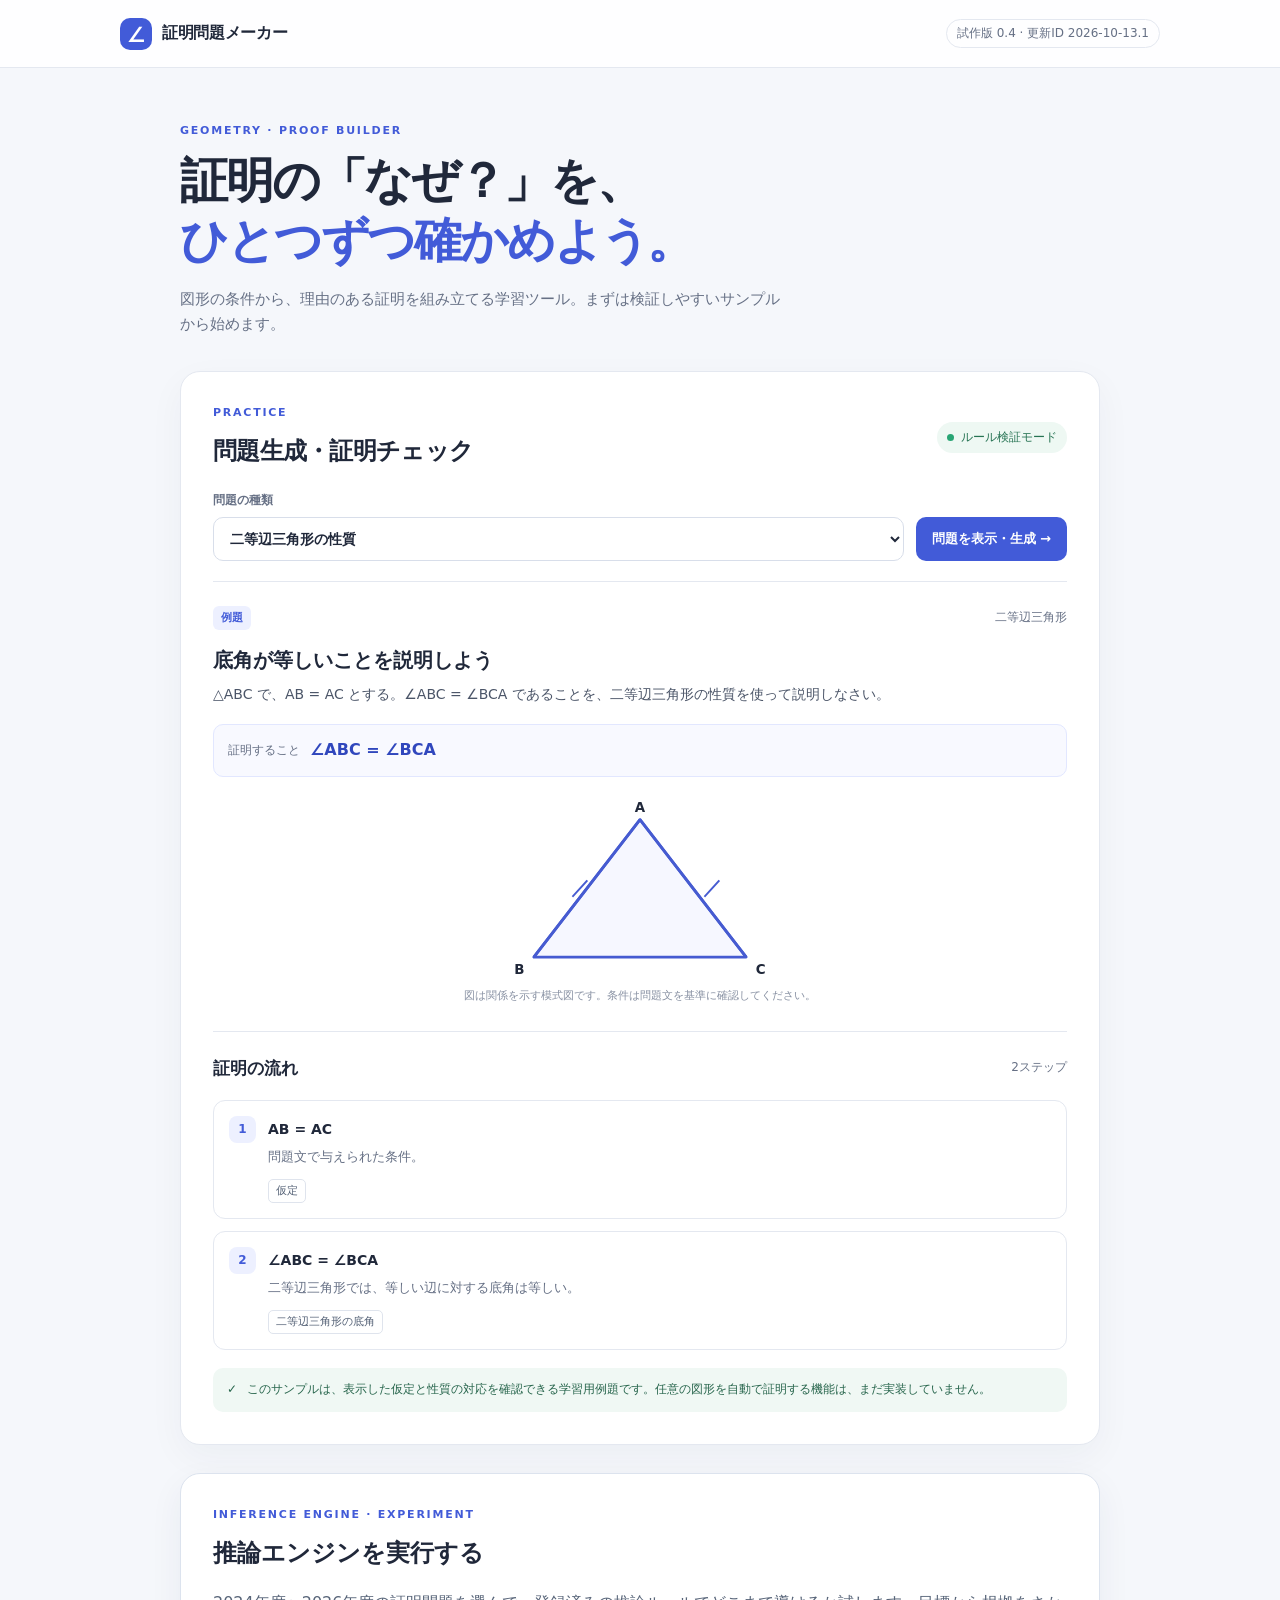
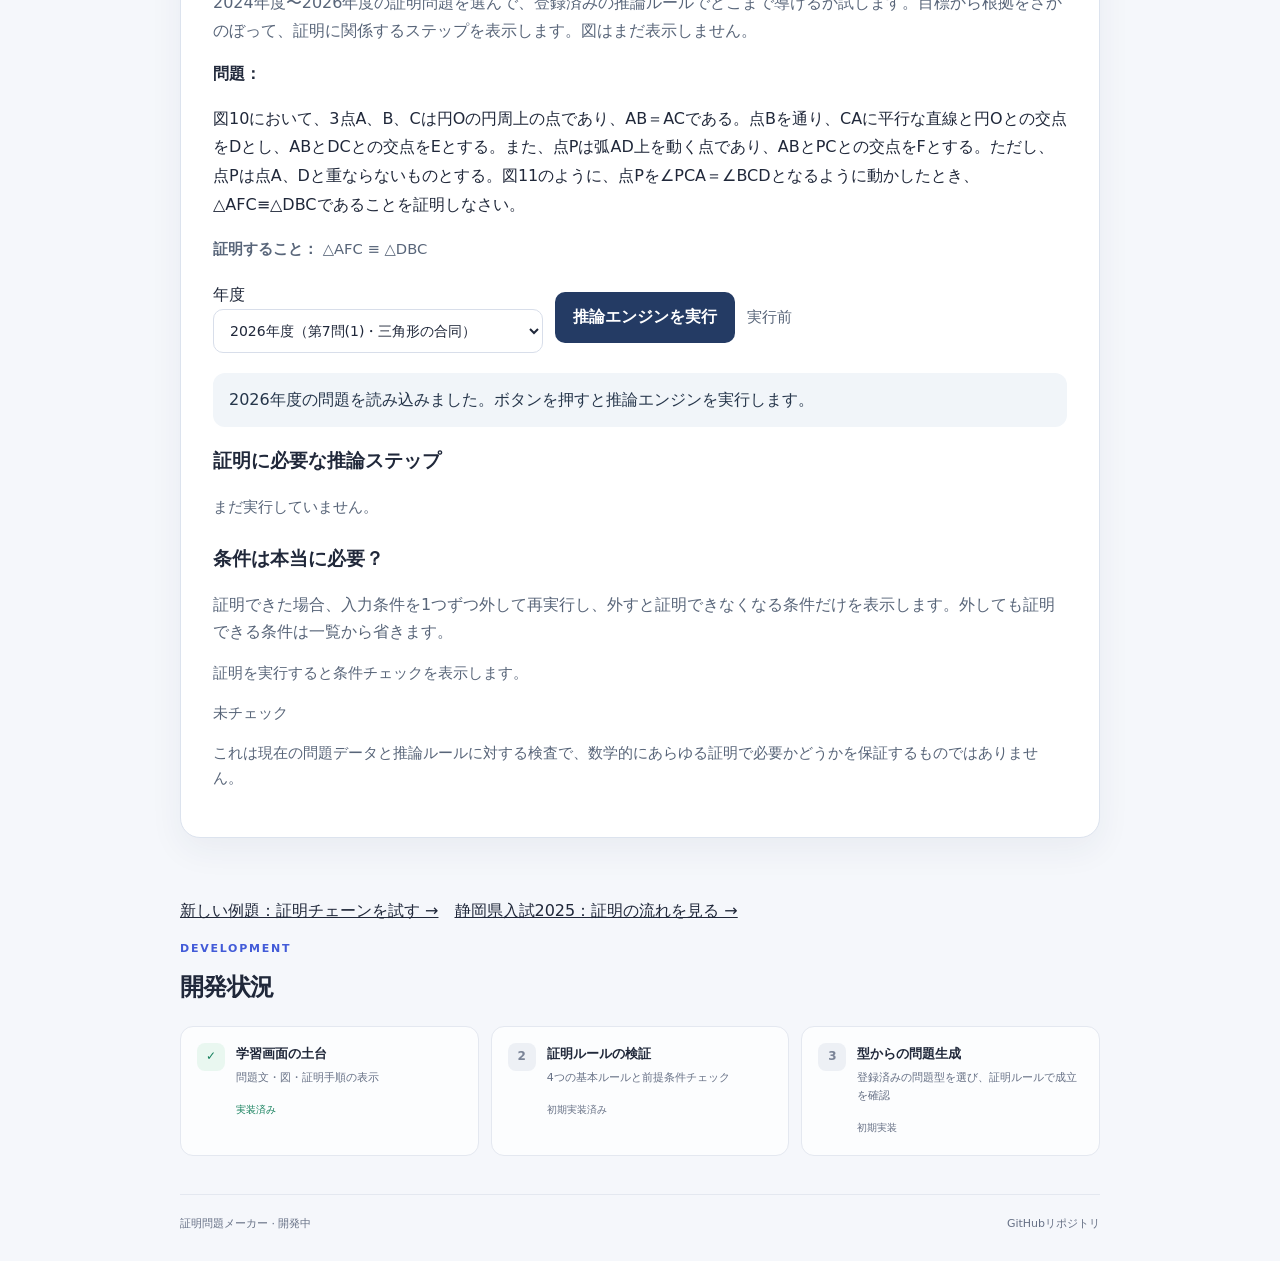
==== index.html @ 77681395 "Bust cache for 2023 proof engine fix" ====
<!doctype html>
<html lang="ja">
<head>
  <meta charset="utf-8">
  <meta name="viewport" content="width=device-width, initial-scale=1">
  <meta name="theme-color" content="#f5f7fb">
  <meta name="description" content="中学図形の証明を、根拠と手順を確認しながら学ぶための試作アプリ。">
  <title>証明問題メーカー</title>
  <link rel="stylesheet" href="./style.css">

  <style>
    .engine-lab { margin-top: 28px; padding: clamp(20px, 4vw, 32px); border: 1px solid #dce3ee; border-radius: 20px; background: #fff; box-shadow: 0 12px 34px rgba(35, 55, 85, .06); }
    .engine-lab h2 { margin: 0 0 8px; }
    .engine-intro { color: #586579; line-height: 1.7; }
    .engine-toolbar { display: flex; flex-wrap: wrap; align-items: center; gap: 12px; margin: 20px 0; }
    .engine-run-button { border: 0; border-radius: 10px; padding: 12px 18px; background: #243b64; color: #fff; font: inherit; font-weight: 700; cursor: pointer; }
    .engine-run-button:disabled { opacity: .6; cursor: wait; }
    .engine-status { margin: 16px 0; padding: 14px 16px; border-radius: 12px; background: #f1f5f9; color: #26364b; }
    .engine-status[data-state="success"] { background: #e9f8ef; color: #14532d; }
    .engine-status[data-state="failure"] { background: #fff1f0; color: #8a2525; }
    .engine-prompt { margin: 16px 0; line-height: 1.8; }
    .engine-meta { color: #586579; font-size: .92rem; }
    .engine-steps { display: grid; gap: 12px; padding: 0; list-style: none; counter-reset: engine-step; }
    .engine-step { display: grid; grid-template-columns: 38px minmax(0, 1fr); gap: 12px; padding: 16px; border: 1px solid #e1e7ef; border-radius: 12px; background: #fbfcfe; }
    .engine-step-number { display: grid; place-items: center; width: 32px; height: 32px; border-radius: 50%; background: #e8edf5; color: #243b64; font-weight: 700; }
    .engine-step h4 { margin: 2px 0 8px; overflow-wrap: anywhere; }
    .engine-step p { margin: 6px 0; line-height: 1.6; }
    .engine-premises { color: #586579; font-size: .9rem; overflow-wrap: anywhere; }
    .engine-explanation { color: #26364b; }
    .engine-notes { margin-top: 18px; padding: 12px 16px; border-left: 3px solid #a8b5c8; background: #f8fafc; color: #586579; font-size: .92rem; line-height: 1.7; }
    .engine-notes ul { padding-left: 20px; }
    .engine-condition-report { margin-top: 24px; }
    .engine-condition-report h3 { margin-bottom: 8px; }
    .engine-condition-list { display: grid; gap: 10px; padding: 0; list-style: none; }
    .engine-condition { padding: 13px 15px; border: 1px solid #e1e7ef; border-radius: 10px; background: #fbfcfe; }
    .engine-condition[data-state="required"] { border-left: 4px solid #b45309; }
    .engine-condition[data-state="optional"] { border-left: 4px solid #15803d; }
    .engine-condition strong { display: block; margin-bottom: 5px; }
    .engine-condition-detail { margin: 5px 0; color: #586579; font-size: .9rem; overflow-wrap: anywhere; }
    .engine-condition-source { color: #586579; font-size: .85rem; }
    @media (max-width: 560px) { .engine-step { grid-template-columns: 30px minmax(0, 1fr); gap: 8px; padding: 12px; } .engine-step-number { width: 28px; height: 28px; } }
  </style>
  <script src="./js/theorem-catalog.js?v=20261010-1" defer></script>
  <script src="./js/proof-rules.js?v=20261012-11" defer></script>
  <script src="./js/geometry-relations.js?v=20261010-1" defer></script>
  <script src="./js/problem-data-engine.js?v=20261013-1" defer></script>
  <script src="./js/problem-generator.js?v=20261010-7" defer></script>
  <script src="./js/app.js?v=20261010-7" defer></script>
</head>
<body>
  <header class="topbar">
    <a class="brand" href="./" aria-label="証明問題メーカー ホーム">
      <span class="brand-mark" aria-hidden="true">∠</span>
      <span>証明問題メーカー</span>
    </a>
    <span class="prototype-label" title="更新確認用ビルド番号">試作版 0.4 · 更新ID 2026-10-13.1</span>
  </header>

  <main class="page-shell">
    <section class="hero">
      <p class="eyebrow">GEOMETRY · PROOF BUILDER</p>
      <h1>証明の「なぜ？」を、<br><span>ひとつずつ確かめよう。</span></h1>
      <p class="hero-copy">図形の条件から、理由のある証明を組み立てる学習ツール。まずは検証しやすいサンプルから始めます。</p>
    </section>

    <section class="workspace" aria-labelledby="practice-title">
      <div class="workspace-heading">
        <div>
          <p class="section-kicker">PRACTICE</p>
          <h2 id="practice-title">問題生成・証明チェック</h2>
        </div>
        <span class="status-pill"><span class="status-dot"></span>ルール検証モード</span>
      </div>

      <div class="controls">
        <label for="sample-select">問題の種類
          <select id="sample-select">
            <option value="isosceles">二等辺三角形の性質</option>
            <option value="parallel">平行線と角</option>
            <option value="similarity">相似の条件</option>
            <option value="chain">推論をつなぐ証明</option>
            <option value="circle">円周角（直径）</option>
            <option value="random">自動生成（検証済みの型）</option>
          </select>
        </label>
        <button id="show-sample" class="primary-button" type="button">問題を表示・生成 <span aria-hidden="true">→</span></button>
      </div>

      <div id="problem-panel" class="problem-panel" aria-live="polite">
        <div class="problem-topline">
          <span class="problem-tag">例題</span>
          <span id="problem-topic" class="muted">二等辺三角形</span>
        </div>
        <h3 id="problem-title">底角が等しいことを説明しよう</h3>
        <p id="problem-text">△ABC で、AB = AC とする。∠ABC = ∠BCA であることを、二等辺三角形の性質を使って説明しなさい。</p>
        <div class="goal-box">
          <span class="goal-label">証明すること</span>
          <strong id="problem-goal">∠ABC = ∠BCA</strong>
        </div>
        <div class="diagram-wrap">
          <svg id="diagram" viewBox="0 0 320 170" role="img" aria-label="頂点Aを上にした二等辺三角形ABCの模式図">
            <path d="M160 22 L65 145 L255 145 Z" class="triangle-line"/>
            <path d="M160 22 L65 145" class="equal-side"/>
            <path d="M160 22 L255 145" class="equal-side"/>
            <text x="160" y="15" text-anchor="middle">A</text>
            <text x="52" y="160" text-anchor="middle">B</text>
            <text x="268" y="160" text-anchor="middle">C</text>
            <text x="98" y="89" class="side-mark">／</text>
            <text x="216" y="89" class="side-mark">／</text>
          </svg>
          <p class="diagram-caption">図は関係を示す模式図です。条件は問題文を基準に確認してください。</p>
        </div>
      </div>

      <section class="proof-section" aria-labelledby="proof-title">
        <div class="proof-heading">
          <h3 id="proof-title">証明の流れ</h3>
          <span id="step-count" class="step-count">2ステップ</span>
        </div>
        <ol id="proof-steps" class="proof-steps">
          <li><span class="step-number">1</span><div><strong>AB = AC</strong><p>問題文で与えられた条件。</p><span class="reason-chip">仮定</span></div></li>
          <li><span class="step-number">2</span><div><strong>∠ABC = ∠BCA</strong><p>二等辺三角形では、等しい辺に対する底角は等しい。</p><span class="reason-chip">二等辺三角形の底角</span></div></li>
        </ol>
        <p id="validation-note" class="validation-note"><span aria-hidden="true">✓</span> このサンプルは、表示した仮定と性質の対応を確認できる学習用例題です。任意の図形を自動で証明する機能は、まだ実装していません。</p>
      </section>
    </section>


    <section class="engine-lab" aria-labelledby="engine-lab-title">
      <p class="section-kicker">INFERENCE ENGINE · EXPERIMENT</p>
      <h2 id="engine-lab-title">推論エンジンを実行する</h2>
      <p class="engine-intro">2024年度〜2026年度の証明問題を選んで、登録済みの推論ルールでどこまで導けるか試します。目標から根拠をさかのぼって、証明に関係するステップを表示します。図はまだ表示しません。</p>
      <div class="engine-prompt">
        <strong>問題：</strong>
        <p id="engine-problem-text">問題を読み込んでいます…</p>
        <p class="engine-meta"><strong>証明すること：</strong> <span id="engine-goal">—</span></p>
      </div>
      <div class="engine-toolbar">
        <label for="engine-problem-select">年度
          <select id="engine-problem-select">
            <option value="2026" selected>2026年度（第7問(1)・三角形の合同）</option>
            <option value="2025">2025年度（第7問(1)・相似）</option>
            <option value="2024">2024年度（第7問(1)・PA＝PC）</option>
            <option value="2023">2023年度（第7問(1)・三角形の相似）</option>
          </select>
        </label>
        <button id="engine-run" class="engine-run-button" type="button">推論エンジンを実行</button>
        <span id="engine-summary" class="engine-meta" aria-live="polite">実行前</span>
      </div>
      <div id="engine-status" class="engine-status" role="status" aria-live="polite">問題データを読み込んでいます。</div>
      <section aria-labelledby="engine-steps-title">
        <h3 id="engine-steps-title">証明に必要な推論ステップ</h3>
        <ol id="engine-steps" class="engine-steps">
          <li class="engine-meta">まだ実行していません。</li>
        </ol>
      </section>
      <section class="engine-condition-report" aria-labelledby="engine-condition-title">
        <h3 id="engine-condition-title">条件は本当に必要？</h3>
        <p class="engine-intro">証明できた場合、入力条件を1つずつ外して再実行し、外すと証明できなくなる条件だけを表示します。外しても証明できる条件は一覧から省きます。</p>
        <p id="engine-condition-summary" class="engine-meta">証明を実行すると条件チェックを表示します。</p>
        <ol id="engine-condition-list" class="engine-condition-list">
          <li class="engine-meta">未チェック</li>
        </ol>
        <p id="engine-condition-caveat" class="engine-meta">これは現在の問題データと推論ルールに対する検査で、数学的にあらゆる証明で必要かどうかを保証するものではありません。</p>
      </section>
      <div id="engine-notes" class="engine-notes" hidden></div>
    </section>

    <section class="roadmap" aria-labelledby="roadmap-title"><p><a href="./chain-demo.html">新しい例題：証明チェーンを試す →</a>　<a href="./shizuoka-2025-proof.html">静岡県入試2025：証明の流れを見る →</a></p>
      <p class="section-kicker">DEVELOPMENT</p>
      <h2 id="roadmap-title">開発状況</h2>
      <div class="roadmap-grid">
        <article class="roadmap-card done"><span class="roadmap-icon">✓</span><div><h3>学習画面の土台</h3><p>問題文・図・証明手順の表示</p><span class="mini-status">実装済み</span></div></article>
        <article class="roadmap-card"><span class="roadmap-icon">2</span><div><h3>証明ルールの検証</h3><p>4つの基本ルールと前提条件チェック</p><span class="mini-status">初期実装済み</span></div></article>
        <article class="roadmap-card"><span class="roadmap-icon">3</span><div><h3>型からの問題生成</h3><p>登録済みの問題型を選び、証明ルールで成立を確認</p><span class="mini-status">初期実装</span></div></article>
      </div>
    </section>
    <footer><span>証明問題メーカー · 開発中</span><a href="https://github.com/syari3/proof">GitHubリポジトリ</a></footer>
  </main>

  <script>
    document.addEventListener("DOMContentLoaded", async () => {
      const runButton = document.getElementById("engine-run");
      const problemSelect = document.getElementById("engine-problem-select");
      const promptNode = document.getElementById("engine-problem-text");
      const goalNode = document.getElementById("engine-goal");
      const summaryNode = document.getElementById("engine-summary");
      const statusNode = document.getElementById("engine-status");
      const stepsNode = document.getElementById("engine-steps");
      const notesNode = document.getElementById("engine-notes");
      const conditionSummaryNode = document.getElementById("engine-condition-summary");
      const conditionListNode = document.getElementById("engine-condition-list");
      let problem = null;

      const readableFact = (fact) => String(fact || "")
        .replace(/^similar\(([^,()]+),([^,()]+)\)$/, "△$1 ∽ △$2")
        .replace(/angle\(([^()]*)\)/g, "∠$1")
        .replace(/side\(([^()]*)\)/g, "$1")
        .replace(/triangle\(([^()]*)\)/g, "△$1")
        .replace(/onCircle\(([^()]*)\)/g, "$1 は円周上")
        .replace(/sameRay\(([^,()]+),([^,()]+),([^,()]+)\)/g, "$2 と $3 は頂点 $1 から同じ向き")
        .replace(/=/g, " = ");

      // Trace dependencies backwards from the goal. A step is retained only
      // when the goal depends on it; given facts never become displayed steps.
      // If provenance is incomplete, resolve each premise against initial facts
      // and earlier conclusions rather than treating every unknown as a dependency.
      const getGoalRelevantSteps = (steps, goal, initialFacts) => {
        if (!goal || !Array.isArray(steps) || !steps.length) return steps || [];
        const given = new Set(Array.isArray(initialFacts) ? initialFacts : []);
        const byStepNumber = new Map(steps.map((step, index) => [step.index, index]));
        const needed = new Set();
        const resolvePremise = (fact, beforeIndex) => {
          if (!fact || given.has(fact)) return;
          for (let candidate = beforeIndex - 1; candidate >= 0; candidate--) {
            if (steps[candidate] && steps[candidate].conclusion === fact) {
              visitStep(candidate);
              return;
            }
          }
        };
        const visitStep = (index) => {
          if (index == null || needed.has(index) || !steps[index]) return;
          needed.add(index);
          const step = steps[index];
          const sources = Array.isArray(step.premiseSources) ? step.premiseSources : [];
          if (sources.length) {
            sources.forEach((source) => {
              if (!source || !source.fact) return;
              if (source.type === "step") {
                const sourceIndex = byStepNumber.get(source.index);
                if (sourceIndex != null) visitStep(sourceIndex);
                else resolvePremise(source.fact, index);
              } else if (source.type === "unknown") {
                resolvePremise(source.fact, index);
              }
              // "given" and other explicit non-step sources add no proof step.
            });
          } else {
            // Compatibility path for rules that do not record premise provenance.
            (Array.isArray(step.premises) ? step.premises : [])
              .forEach((fact) => resolvePremise(fact, index));
          }
        };
        let goalIndex = -1;
        for (let index = steps.length - 1; index >= 0; index--) {
          if (steps[index] && steps[index].conclusion === goal) {
            goalIndex = index;
            break;
          }
        }
        if (goalIndex === -1) return steps;
        visitStep(goalIndex);
        return steps.filter((step, index) => needed.has(index));
      };

      const setStatus = (message, state) => {
        statusNode.textContent = message;
        statusNode.dataset.state = state || "neutral";
      };

      const resetRunOutput = () => {
        summaryNode.textContent = "実行前";
        stepsNode.replaceChildren();
        const initialStep = document.createElement("li");
        initialStep.className = "engine-meta";
        initialStep.textContent = "まだ実行していません。";
        stepsNode.append(initialStep);
        notesNode.replaceChildren();
        notesNode.hidden = true;
        conditionListNode.replaceChildren();
        const initialCondition = document.createElement("li");
        initialCondition.className = "engine-meta";
        initialCondition.textContent = "未チェック";
        conditionListNode.append(initialCondition);
        conditionSummaryNode.textContent = "証明を実行すると条件チェックを表示します。";
      };

      const loadProblem = async () => {
        runButton.disabled = true;
        problem = null;
        resetRunOutput();
        setStatus("問題データを読み込んでいます。");
        const year = problemSelect.value;
        const path = year === "2023"
          ? "./data/problem-examples/shizuoka-2023-proof-7-1.json?v=20261013-1"
          : year === "2024"
            ? "./data/problem-examples/shizuoka-2024-proof-7-1.json"
            : year === "2026"
              ? "./data/problem-examples/shizuoka-2026-proof-7-1.json"
              : "./data/problem-examples/shizuoka-2025-proof-7-1.json";
        try {
          const response = await fetch(path);
          if (!response.ok) throw new Error("問題データを読み込めませんでした（HTTP " + response.status + "）。");
          const loadedProblem = await response.json();
          // Ignore a slower response if the user changed the year while loading.
          if (problemSelect.value !== year) return;
          problem = loadedProblem;
          promptNode.textContent = problem.prompt || "問題文がありません。";
          if (problem.goal && ["triangle-similarity", "triangle-congruence"].includes(problem.goal.type) && Array.isArray(problem.goal.triangles)) {
            const relation = problem.goal.type === "triangle-congruence" ? " ≡ " : " ∽ ";
            goalNode.textContent = "△" + problem.goal.triangles[0].join("") + relation + "△" + problem.goal.triangles[1].join("");
          } else if (problem.goal && problem.goal.type === "angle-equality" && Array.isArray(problem.goal.angles)) {
            goalNode.textContent = problem.goal.angles.map((angle) => "∠" + angle.join("")).join(" = ");
          } else if (problem.goal && problem.goal.type === "segment-equality" && Array.isArray(problem.goal.segments)) {
            goalNode.textContent = problem.goal.segments.map((segment) => segment.join("")).join(" = ");
          } else {
            goalNode.textContent = problem.title || "目標データを確認してください";
          }
          setStatus(year + "年度の問題を読み込みました。ボタンを押すと推論エンジンを実行します。");
          runButton.disabled = false;
        } catch (error) {
          if (problemSelect.value !== year) return;
          setStatus(error.message || "問題データの読み込みに失敗しました。", "failure");
          runButton.disabled = true;
        }
      };

      problemSelect.addEventListener("change", loadProblem);
      await loadProblem();

      runButton.addEventListener("click", () => {
        runButton.disabled = true;
        summaryNode.textContent = "実行中…";
        setStatus("推論エンジンを実行しています。");
        stepsNode.replaceChildren();
        notesNode.replaceChildren();
        notesNode.hidden = true;
        conditionListNode.replaceChildren();
        conditionSummaryNode.textContent = "条件をチェックしています…";
        try {
          if (!window.ProblemDataEngine || !window.ProofRules) {
            throw new Error("推論エンジンのスクリプトが読み込まれていません。");
          }
          const result = window.ProblemDataEngine.run(problem, window.ProofRules, 200, { analyzeConditions: false });
          const proof = result.proof;
          const allSteps = proof && Array.isArray(proof.steps) ? proof.steps : [];
          const succeeded = result.success === true;
          const steps = succeeded ? getGoalRelevantSteps(allSteps, result.converted && result.converted.goal, result.converted && result.converted.facts) : allSteps;
          setStatus(succeeded
            ? "証明できました！ 登録済みの推論ルールで目標を導出しました。"
            : "証明できませんでした。命題が偽とは限らず、現在の条件変換や推論ルールでは導出できないという意味です。",
            succeeded ? "success" : "failure");
          summaryNode.textContent = (succeeded ? "証明成功" : "証明未成立") + " · " + steps.length + " / " + allSteps.length + " ステップを表示";
          if (steps.length === 0) {
            const item = document.createElement("li");
            item.className = "engine-meta";
            item.textContent = "推論ステップはありませんでした。";
            stepsNode.append(item);
          }
          steps.forEach((step, index) => {
            const item = document.createElement("li");
            item.className = "engine-step";
            const number = document.createElement("span");
            number.className = "engine-step-number";
            number.textContent = String(step.index || index + 1);
            const body = document.createElement("div");
            const title = document.createElement("h4");
            title.textContent = readableFact(step.conclusion);
            const rule = document.createElement("p");
            rule.className = "engine-meta";
            rule.textContent = (step.ruleName || step.ruleId || "推論ルール") + (step.ruleId ? " · " + step.ruleId : "");
            body.append(title, rule);
            if (Array.isArray(step.premises) && step.premises.length) {
              const premises = document.createElement("p");
              premises.className = "engine-premises";
              premises.textContent = "根拠： " + step.premises.map(readableFact).join(" ／ ");
              body.append(premises);
            }
            if (step.explanation) {
              const explanation = document.createElement("p");
              explanation.className = "engine-explanation";
              explanation.textContent = step.explanation;
              body.append(explanation);
            }
            if (Array.isArray(step.premiseSources) && step.premiseSources.length) {
              const provenance = document.createElement("p");
              provenance.className = "engine-premises";
              provenance.textContent = "根拠の由来： " + step.premiseSources.map((source) => {
                const origin = source.type === "step" ? "ステップ " + source.index
                  : source.type === "given" ? "推論エンジンに渡した初期事実"
                  : source.type === "unknown" ? "由来不明"
                  : (source.type || "由来不明");
                return readableFact(source.fact) + " ← " + origin;
              }).join(" ／ ");
              body.append(provenance);
            }
            item.append(number, body);
            stepsNode.append(item);
          });

          const renderConditionAnalysis = (analysis) => {
            conditionListNode.replaceChildren();
            if (analysis && Array.isArray(analysis.candidates)) {
              const requiredCandidates = analysis.candidates.filter((entry) => entry.status === "required-by-current-proof");
              const optional = analysis.candidates.length - requiredCandidates.length;
              conditionSummaryNode.textContent = "入力条件を " + analysis.testedCount + " 項目検査し、外すと証明できなくなる " + requiredCandidates.length + " 項目だけを表示しています（" + optional + " 項目は非表示）。";
              if (!requiredCandidates.length) {
                const empty = document.createElement("li");
                empty.className = "engine-meta";
                empty.textContent = "外すと証明できなくなる入力条件はありませんでした。";
                conditionListNode.append(empty);
              }
              requiredCandidates.forEach((entry) => {
                const item = document.createElement("li");
                item.className = "engine-condition";
                item.dataset.state = "required";
                const heading = document.createElement("strong");
                heading.textContent = "この条件を外すと証明できない";
                const detail = document.createElement("p");
                detail.className = "engine-condition-detail";
                detail.textContent = entry.type + " · " + JSON.stringify(entry.item);
                const source = document.createElement("p");
                source.className = "engine-condition-source";
                source.textContent = entry.source + " の " + (entry.index + 1) + " 番目：" + entry.reason;
                item.append(heading, detail, source);
                conditionListNode.append(item);
              });
            } else {
              conditionSummaryNode.textContent = "証明が成立した場合にのみ条件チェックを行います。";
              const empty = document.createElement("li");
              empty.className = "engine-meta";
              empty.textContent = "条件チェックはありません。";
              conditionListNode.append(empty);
            }
          };
          if (result.conditionAnalysis) {
            renderConditionAnalysis(result.conditionAnalysis);
          } else if (succeeded) {
            conditionSummaryNode.textContent = "証明結果を先に表示しました。条件の必要性チェックは必要なときに実行できます。";
            const item = document.createElement("li");
            item.className = "engine-meta";
            item.textContent = "条件チェックは入力条件を1つずつ外して証明を再実行するため、時間がかかる場合があります。";
            const checkButton = document.createElement("button");
            checkButton.type = "button";
            checkButton.textContent = "入力条件の必要性をチェック";
            checkButton.addEventListener("click", () => {
              checkButton.disabled = true;
              checkButton.textContent = "条件をチェックしています…";
              conditionSummaryNode.textContent = "条件の必要性をチェックしています…";
              setTimeout(() => {
                try {
                  const analysis = window.ProblemDataEngine.analyzeConditionNecessity(problem, window.ProofRules);
                  renderConditionAnalysis(analysis);
                } catch (analysisError) {
                  conditionSummaryNode.textContent = "証明は表示できましたが、条件チェックに失敗しました。";
                  const errorItem = document.createElement("li");
                  errorItem.className = "engine-meta";
                  errorItem.textContent = analysisError.message || "条件チェック中にエラーが発生しました。";
                  conditionListNode.replaceChildren(errorItem);
                }
              }, 0);
            });
            item.append(document.createElement("br"), checkButton);
            conditionListNode.append(item);
          } else {
            renderConditionAnalysis(null);
          }
          const notes = [];
          if (result.warning) notes.push(result.warning);
          if (result.converted && Array.isArray(result.converted.unsupported) && result.converted.unsupported.length) {
            const heading = document.createElement("strong");
            heading.textContent = "未対応・注意事項（" + result.converted.unsupported.length + "件）";
            notesNode.append(heading);
            const list = document.createElement("ul");
            result.converted.unsupported.forEach((entry) => {
              const item = document.createElement("li");
              item.textContent = [entry.location, entry.type, entry.reason].filter(Boolean).join("：");
              list.append(item);
            });
            notesNode.append(list);
          }
          if (notes.length) {
            const paragraph = document.createElement("p");
            paragraph.textContent = notes.join(" ");
            notesNode.prepend(paragraph);
          }
          notesNode.hidden = notesNode.childNodes.length === 0;
        } catch (error) {
          setStatus("実行中にエラーが発生しました：" + (error.message || String(error)), "failure");
          summaryNode.textContent = "実行エラー";
        } finally {
          runButton.disabled = false;
        }
      });
    });
  </script>
</body>
</html>
---- style.css ----
:root {
  color-scheme: light;
  --ink: #20283a;
  --muted: #667085;
  --line: #e4e8f0;
  --paper: #ffffff;
  --canvas: #f5f7fb;
  --blue: #425bd8;
  --blue-dark: #3047bd;
  --soft-blue: #edf0ff;
  --green: #16805d;
  font-family: Inter, ui-sans-serif, system-ui, -apple-system, BlinkMacSystemFont, "Segoe UI", "Noto Sans JP", sans-serif;
}
* { box-sizing: border-box; }
body { margin: 0; background: var(--canvas); color: var(--ink); line-height: 1.65; }
a { color: inherit; }
.topbar { height: 68px; display: flex; align-items: center; justify-content: space-between; padding: 0 max(22px, calc((100% - 1040px) / 2)); background: rgba(255,255,255,.9); border-bottom: 1px solid var(--line); }
.brand { display: inline-flex; align-items: center; gap: 10px; text-decoration: none; font-weight: 760; letter-spacing: -.02em; }
.brand-mark { display: grid; place-items: center; width: 32px; height: 32px; border-radius: 10px; background: var(--blue); color: white; font-size: 21px; }
.prototype-label { border: 1px solid var(--line); color: var(--muted); border-radius: 99px; padding: 4px 10px; font-size: 12px; }
.page-shell { width: min(100% - 36px, 920px); margin: 0 auto; }
.hero { padding: 54px 0 34px; }
.eyebrow, .section-kicker { margin: 0 0 10px; color: var(--blue); font-size: 11px; font-weight: 800; letter-spacing: .16em; }
h1 { margin: 0; font-size: clamp(32px, 5vw, 48px); line-height: 1.25; letter-spacing: -.045em; }
h1 span { color: var(--blue); }
.hero-copy { max-width: 610px; margin: 17px 0 0; color: var(--muted); font-size: 15px; }
.workspace { background: var(--paper); border: 1px solid var(--line); border-radius: 20px; box-shadow: 0 12px 36px rgba(30, 42, 75, .045); padding: clamp(18px, 4vw, 32px); }
.workspace-heading, .proof-heading, .problem-topline { display: flex; justify-content: space-between; align-items: center; gap: 14px; }
.workspace-heading h2, .roadmap h2 { margin: 0; font-size: 24px; letter-spacing: -.03em; }
.status-pill { display: inline-flex; align-items: center; gap: 7px; padding: 6px 10px; border-radius: 99px; background: #eef8f3; color: #267353; font-size: 12px; white-space: nowrap; }
.status-dot { width: 7px; height: 7px; border-radius: 50%; background: #28a574; }
.controls { display: flex; align-items: end; gap: 12px; padding: 20px 0; border-bottom: 1px solid var(--line); }
.controls label { display: grid; gap: 6px; flex: 1; color: var(--muted); font-size: 12px; font-weight: 650; }
select { width: 100%; min-height: 44px; border: 1px solid #d8deea; border-radius: 10px; padding: 0 12px; background: white; color: var(--ink); font: inherit; font-size: 14px; }
button { font: inherit; cursor: pointer; }
.primary-button { min-height: 44px; border: 0; border-radius: 10px; padding: 0 16px; background: var(--blue); color: white; font-size: 13px; font-weight: 750; white-space: nowrap; transition: background .15s, transform .15s; }
.primary-button:hover { background: var(--blue-dark); }
.primary-button:active { transform: translateY(1px); }
.primary-button:focus-visible, select:focus-visible, a:focus-visible { outline: 3px solid #aab5ff; outline-offset: 3px; }
.problem-panel { padding: 24px 0 10px; }
.problem-tag { border-radius: 6px; background: var(--soft-blue); color: var(--blue); padding: 3px 8px; font-size: 11px; font-weight: 750; }
.muted { color: var(--muted); font-size: 12px; }
.problem-panel h3 { margin: 14px 0 6px; font-size: 20px; }
.problem-panel > p { margin: 0; color: #4b5568; font-size: 14px; }
.goal-box { display: flex; flex-wrap: wrap; align-items: center; gap: 10px; margin-top: 18px; padding: 12px 14px; border: 1px solid #e2e7ff; border-radius: 10px; background: #f8f9ff; }
.goal-label { color: var(--muted); font-size: 12px; }
.goal-box strong { color: var(--blue-dark); font-size: 16px; }
.diagram-wrap { margin: 18px auto 0; max-width: 420px; text-align: center; }
.diagram-wrap svg { display: block; width: 100%; max-height: 190px; overflow: visible; }
.triangle-line { fill: #f6f7ff; stroke: #465bd1; stroke-width: 2.5; stroke-linejoin: round; }
.equal-side { fill: none; stroke: #465bd1; stroke-width: 2.5; }
.circle-line { fill: #f8f9ff; stroke: #465bd1; stroke-width: 2.5; }
.center-dot { fill: #465bd1; stroke: none; }
.diagram-wrap text { fill: var(--ink); font-size: 12px; font-weight: 700; }
.diagram-wrap .side-mark { fill: #465bd1; font-size: 17px; }
.diagram-caption { margin: 2px 0 0; color: #8790a2; font-size: 11px; }
.proof-section { margin-top: 16px; padding-top: 22px; border-top: 1px solid var(--line); }
.proof-heading h3 { margin: 0; font-size: 17px; }
.step-count { color: var(--muted); font-size: 12px; }
.proof-steps { list-style: none; padding: 0; margin: 18px 0; display: grid; gap: 12px; }
.proof-steps li { display: flex; align-items: flex-start; gap: 12px; padding: 15px; border: 1px solid var(--line); border-radius: 12px; }
.step-number { display: grid; place-items: center; flex: 0 0 27px; height: 27px; border-radius: 8px; background: var(--soft-blue); color: var(--blue); font-size: 12px; font-weight: 800; }
.proof-steps strong { font-size: 14px; }
.proof-steps p { margin: 4px 0 8px; color: var(--muted); font-size: 13px; }
.reason-chip { display: inline-block; border: 1px solid #dfe4ed; border-radius: 5px; padding: 2px 7px; color: #536075; font-size: 11px; }
.validation-note { margin: 0; padding: 12px 14px; border-radius: 10px; background: #f0f8f4; color: #28664d; font-size: 12px; }
.validation-note span { margin-right: 6px; font-weight: 900; }
.roadmap { padding: 44px 0 38px; }
.roadmap h2 { margin-bottom: 18px; }
.roadmap-grid { display: grid; grid-template-columns: repeat(3, 1fr); gap: 12px; }
.roadmap-card { display: flex; align-items: flex-start; gap: 11px; padding: 16px; border: 1px solid var(--line); border-radius: 13px; background: rgba(255,255,255,.75); }
.roadmap-icon { display: grid; place-items: center; flex: 0 0 28px; height: 28px; border-radius: 8px; background: #edf0f5; color: #7b8497; font-size: 12px; font-weight: 800; }
.roadmap-card.done .roadmap-icon { background: #e9f7f0; color: var(--green); }
.roadmap-card h3 { margin: 0; font-size: 13px; }
.roadmap-card p { margin: 5px 0 8px; color: var(--muted); font-size: 11px; line-height: 1.6; }
.mini-status { color: var(--muted); font-size: 10px; }
.roadmap-card.done .mini-status { color: var(--green); }
footer { display: flex; justify-content: space-between; gap: 16px; padding: 20px 0 28px; border-top: 1px solid var(--line); color: var(--muted); font-size: 11px; }
footer a { text-decoration: none; }
footer a:hover { text-decoration: underline; }
@media (max-width: 620px) {
  .topbar { height: 60px; padding: 0 18px; }
  .page-shell { width: min(100% - 24px, 920px); }
  .hero { padding: 36px 0 25px; }
  .hero-copy { font-size: 14px; }
  .workspace { border-radius: 15px; }
  .workspace-heading { align-items: flex-start; }
  .workspace-heading h2 { font-size: 21px; }
  .controls { align-items: stretch; flex-direction: column; }
  .primary-button { width: 100%; }
  .roadmap-grid { grid-template-columns: 1fr; }
  .roadmap-card { padding: 13px; }
}
@media (prefers-reduced-motion: reduce) { *, *::before, *::after { transition-duration: .01ms !important; scroll-behavior: auto !important; } }

/* Real-exam proof walkthrough */
.section-intro { margin: 8px 0 0; color: var(--muted); font-size: 13px; }
.exam-note { margin-top: 16px; padding: 12px 14px; border-radius: 10px; background: #f7f8fc; color: #626d81; font-size: 12px; }
.proof-step-content { min-width: 0; flex: 1; }
.proof-step-content details { margin-top: 10px; color: var(--muted); font-size: 12px; }
.proof-step-content summary { cursor: pointer; color: var(--blue-dark); font-weight: 700; }
.premise-list { margin: 8px 0 0; padding-left: 20px; }
.premise-list li { display: list-item; border: 0; padding: 3px 0; }
.validation-warning { background: #fff5e8; color: #8a4b10; }

.proof-outline { list-style: none; padding: 0; margin: 18px 0 22px; display: grid; gap: 12px; }
.proof-outline li { display: flex; align-items: flex-start; gap: 12px; padding: 15px; border: 1px solid var(--line); border-radius: 12px; background: #fff; }
.proof-outline strong { font-size: 14px; }
.proof-outline p { margin: 4px 0 0; color: var(--muted); font-size: 13px; }
.trace-details { border-top: 1px solid var(--line); padding-top: 16px; }
.trace-details > summary { cursor: pointer; color: var(--blue-dark); font-weight: 750; }
.trace-details .section-intro { margin-bottom: 12px; }
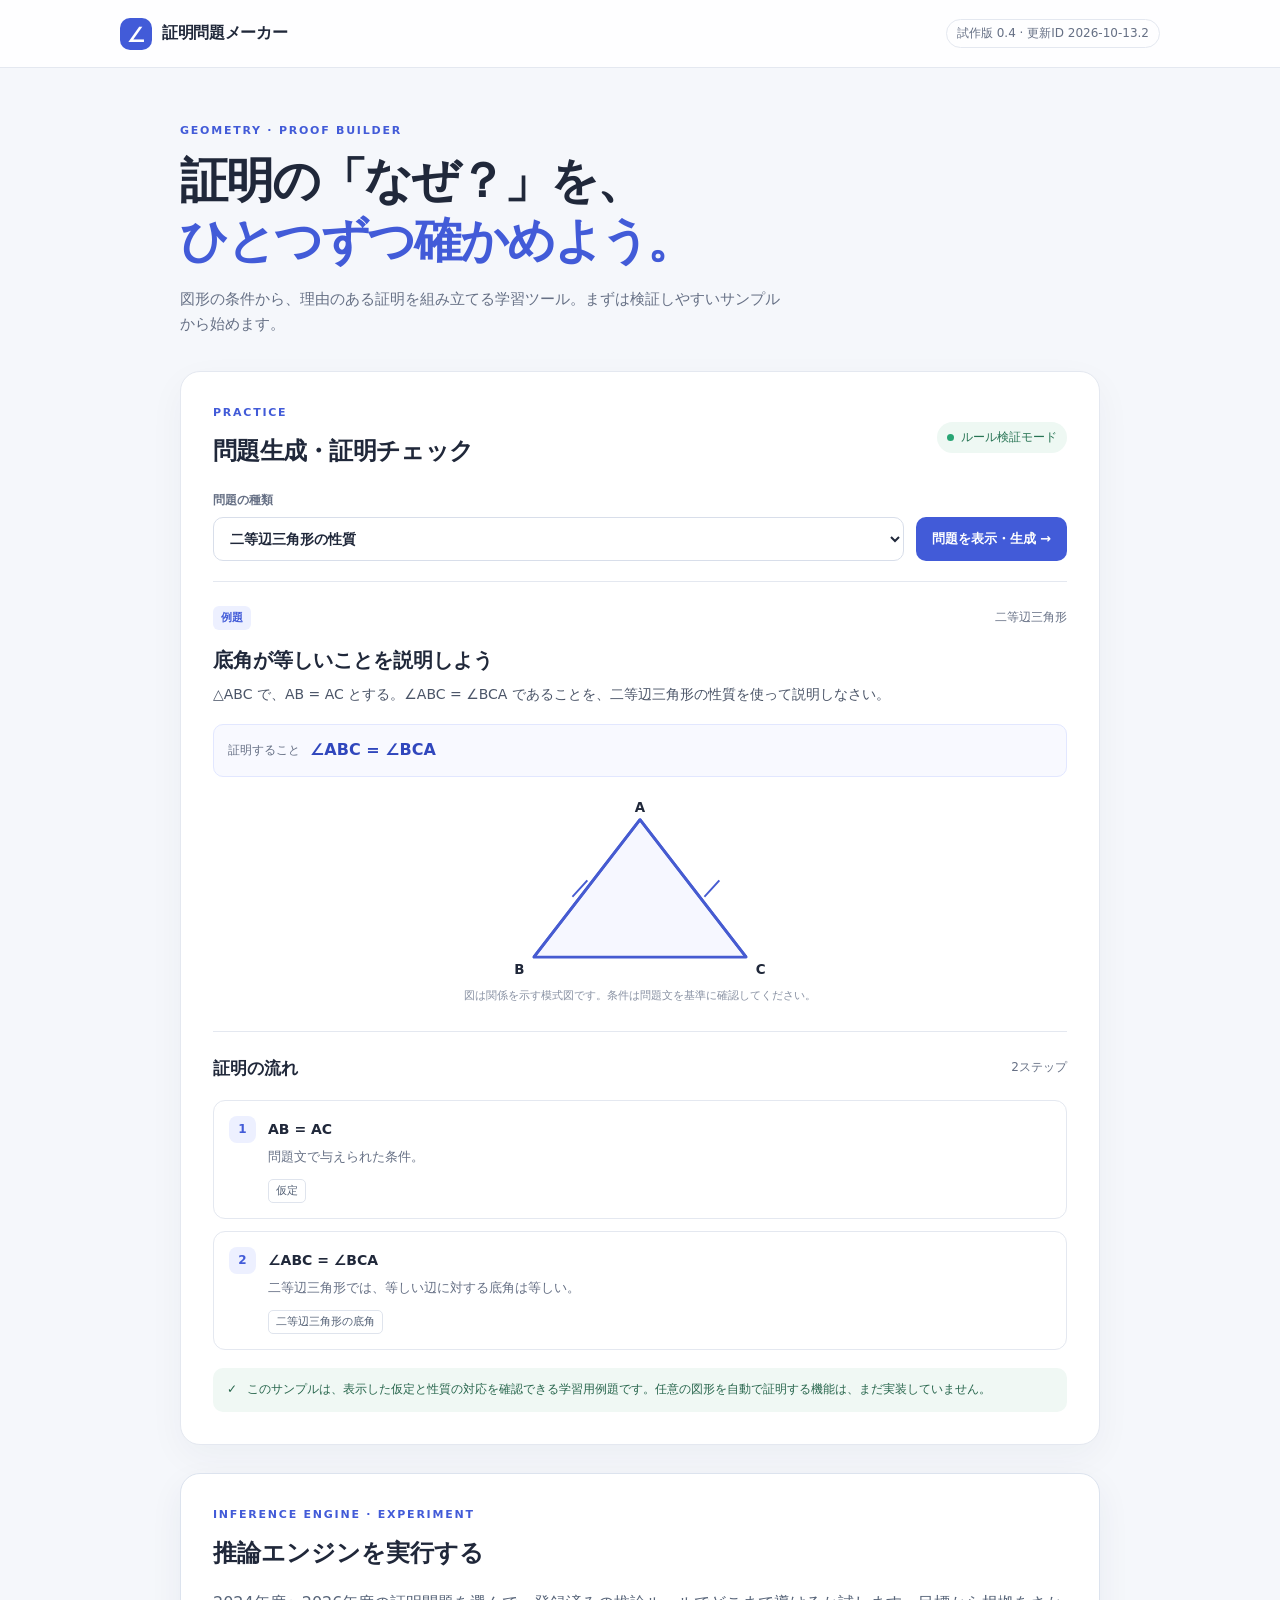
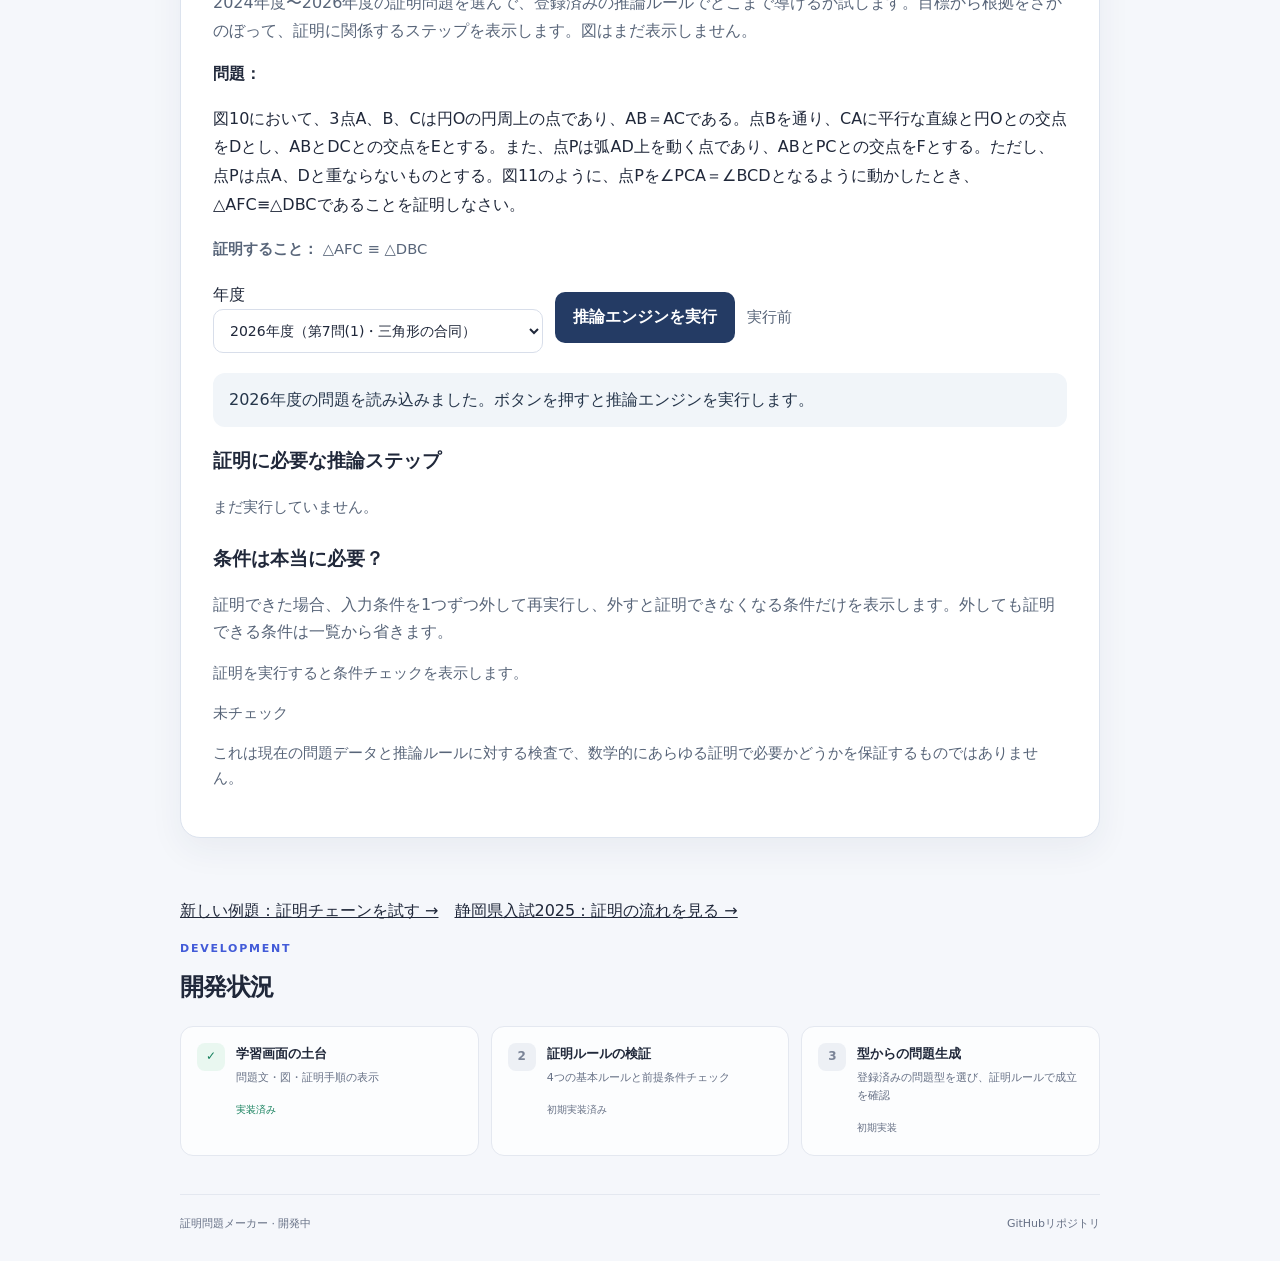
==== commit 91a1679e: "Refresh 2023 proof data cache and update ID" ====
--- a/index.html
+++ b/index.html
@@ -43,7 +43,7 @@
   <script src="./js/theorem-catalog.js?v=20261010-1" defer></script>
   <script src="./js/proof-rules.js?v=20261012-11" defer></script>
   <script src="./js/geometry-relations.js?v=20261010-1" defer></script>
-  <script src="./js/problem-data-engine.js?v=20261013-1" defer></script>
+  <script src="./js/problem-data-engine.js?v=20261013-2" defer></script>
   <script src="./js/problem-generator.js?v=20261010-7" defer></script>
   <script src="./js/app.js?v=20261010-7" defer></script>
 </head>
@@ -53,7 +53,7 @@
       <span class="brand-mark" aria-hidden="true">∠</span>
       <span>証明問題メーカー</span>
     </a>
-    <span class="prototype-label" title="更新確認用ビルド番号">試作版 0.4 · 更新ID 2026-10-13.1</span>
+    <span class="prototype-label" title="更新確認用ビルド番号">試作版 0.4 · 更新ID 2026-10-13.2</span>
   </header>
 
   <main class="page-shell">
@@ -283,7 +283,7 @@
         setStatus("問題データを読み込んでいます。");
         const year = problemSelect.value;
         const path = year === "2023"
-          ? "./data/problem-examples/shizuoka-2023-proof-7-1.json?v=20261013-1"
+          ? "./data/problem-examples/shizuoka-2023-proof-7-1.json?v=20261013-2"
           : year === "2024"
             ? "./data/problem-examples/shizuoka-2024-proof-7-1.json"
             : year === "2026"
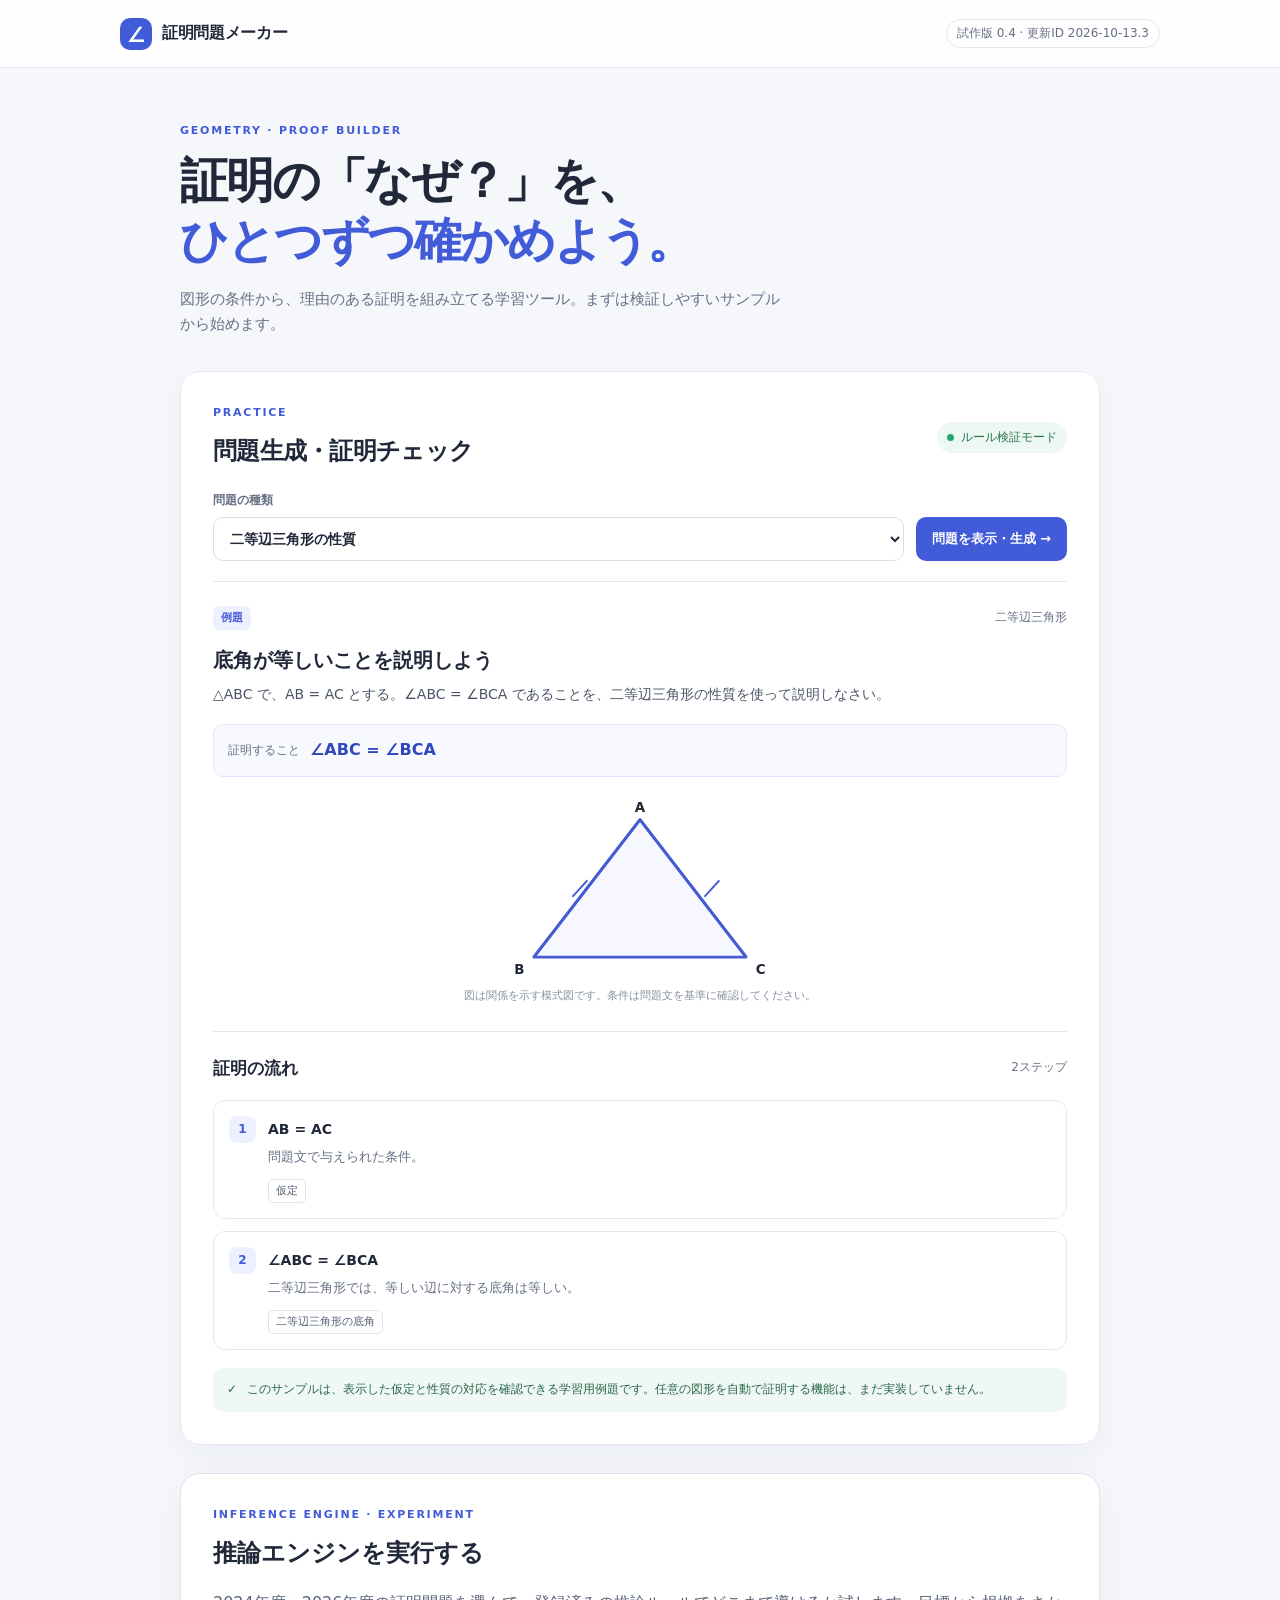
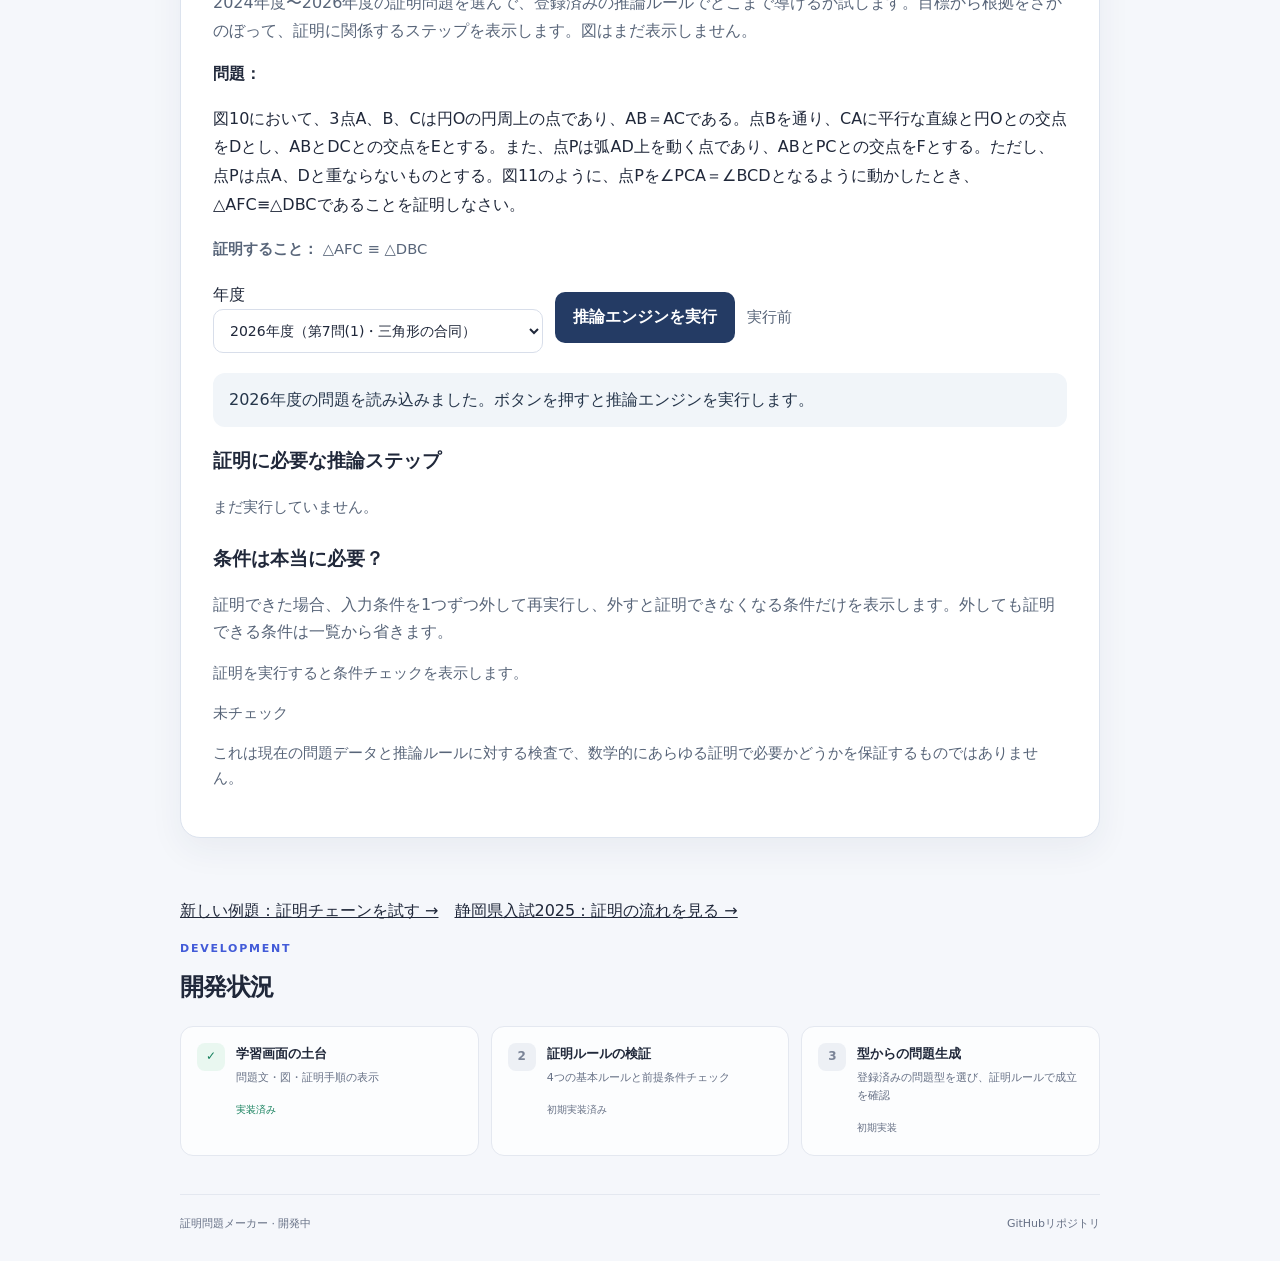
==== commit 3cd85246: "Bump cache version for geometry inference update" ====
--- a/index.html
+++ b/index.html
@@ -43,7 +43,7 @@
   <script src="./js/theorem-catalog.js?v=20261010-1" defer></script>
   <script src="./js/proof-rules.js?v=20261012-11" defer></script>
   <script src="./js/geometry-relations.js?v=20261010-1" defer></script>
-  <script src="./js/problem-data-engine.js?v=20261013-2" defer></script>
+  <script src="./js/problem-data-engine.js?v=20261013-3" defer></script>
   <script src="./js/problem-generator.js?v=20261010-7" defer></script>
   <script src="./js/app.js?v=20261010-7" defer></script>
 </head>
@@ -53,7 +53,7 @@
       <span class="brand-mark" aria-hidden="true">∠</span>
       <span>証明問題メーカー</span>
     </a>
-    <span class="prototype-label" title="更新確認用ビルド番号">試作版 0.4 · 更新ID 2026-10-13.2</span>
+    <span class="prototype-label" title="更新確認用ビルド番号">試作版 0.4 · 更新ID 2026-10-13.3</span>
   </header>
 
   <main class="page-shell">
@@ -283,7 +283,7 @@
         setStatus("問題データを読み込んでいます。");
         const year = problemSelect.value;
         const path = year === "2023"
-          ? "./data/problem-examples/shizuoka-2023-proof-7-1.json?v=20261013-2"
+          ? "./data/problem-examples/shizuoka-2023-proof-7-1.json?v=20261013-3"
           : year === "2024"
             ? "./data/problem-examples/shizuoka-2024-proof-7-1.json"
             : year === "2026"
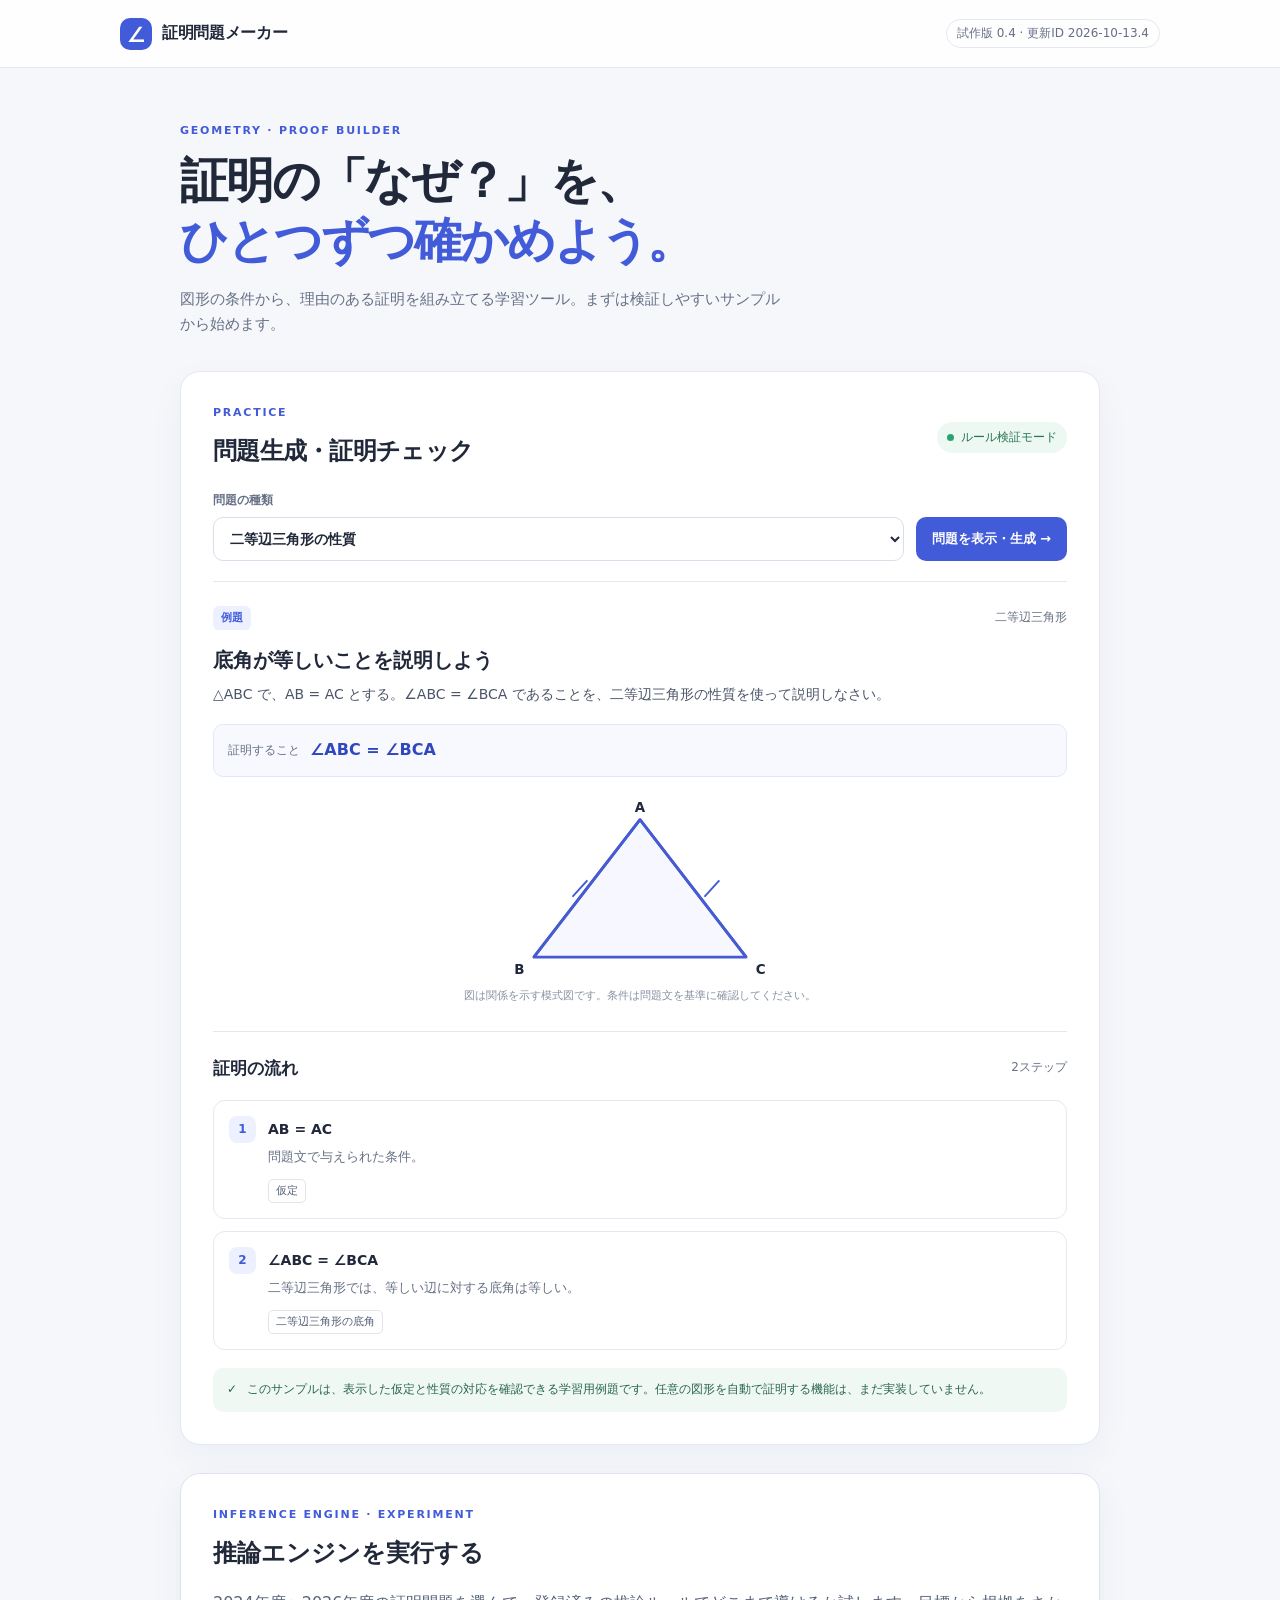
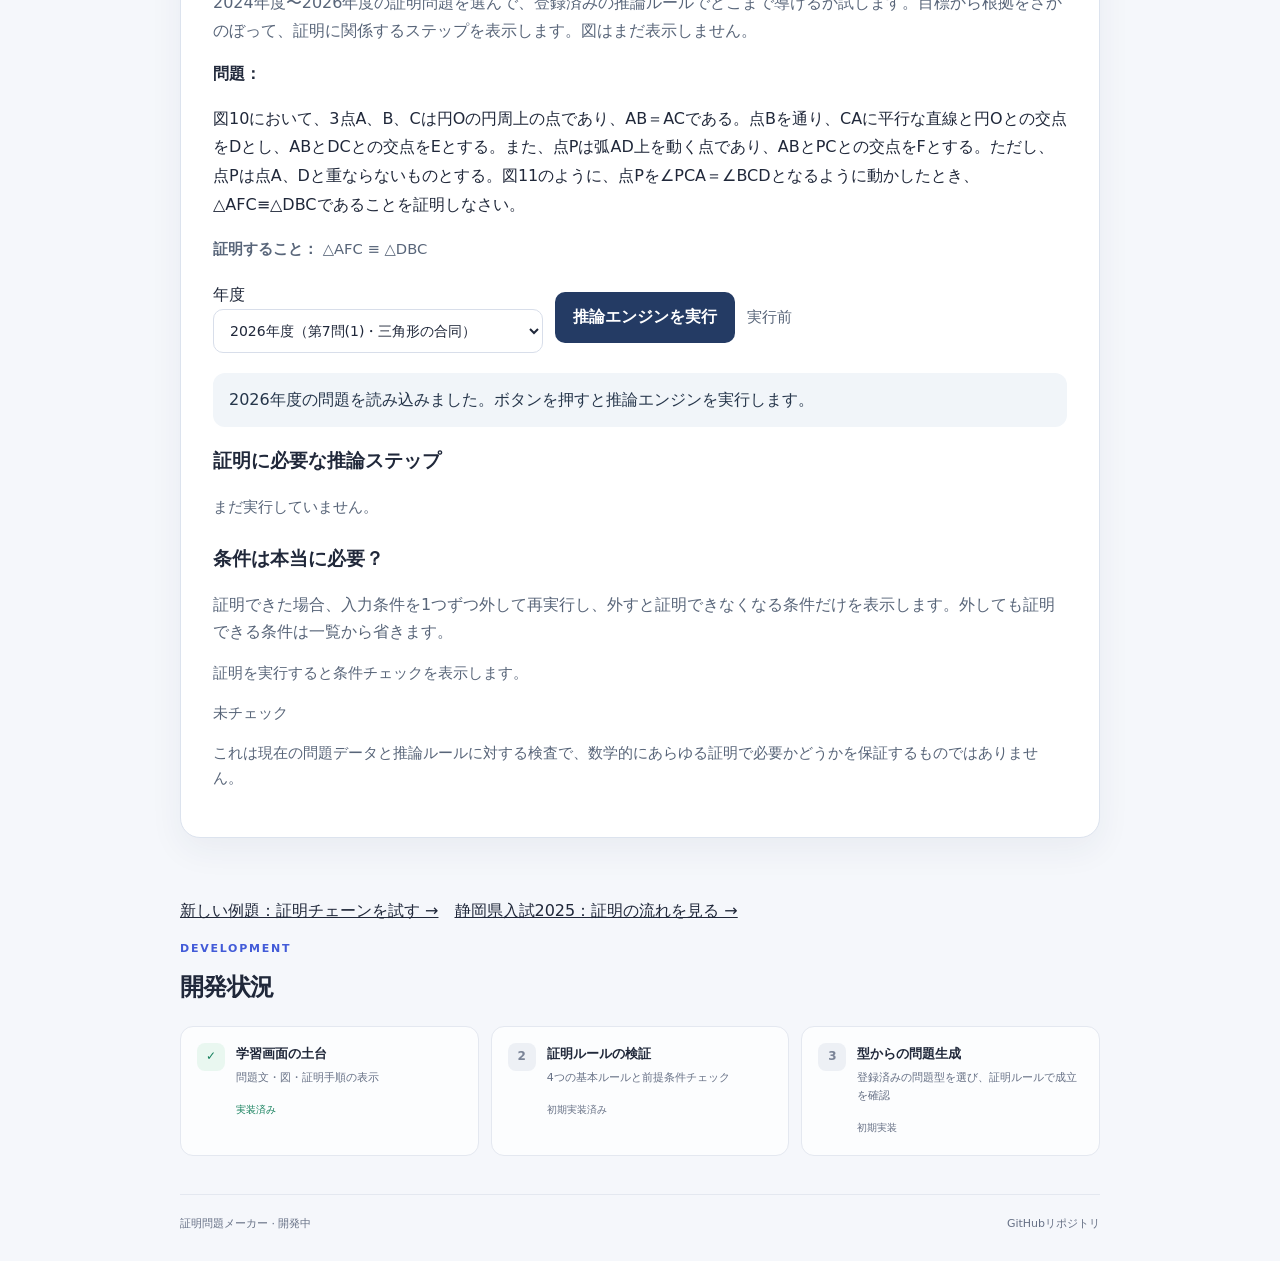
==== commit de9bb74b: "Bump inference engine cache version" ====
--- a/index.html
+++ b/index.html
@@ -43,7 +43,7 @@
   <script src="./js/theorem-catalog.js?v=20261010-1" defer></script>
   <script src="./js/proof-rules.js?v=20261012-11" defer></script>
   <script src="./js/geometry-relations.js?v=20261010-1" defer></script>
-  <script src="./js/problem-data-engine.js?v=20261013-3" defer></script>
+  <script src="./js/problem-data-engine.js?v=20261013-4" defer></script>
   <script src="./js/problem-generator.js?v=20261010-7" defer></script>
   <script src="./js/app.js?v=20261010-7" defer></script>
 </head>
@@ -53,7 +53,7 @@
       <span class="brand-mark" aria-hidden="true">∠</span>
       <span>証明問題メーカー</span>
     </a>
-    <span class="prototype-label" title="更新確認用ビルド番号">試作版 0.4 · 更新ID 2026-10-13.3</span>
+    <span class="prototype-label" title="更新確認用ビルド番号">試作版 0.4 · 更新ID 2026-10-13.4</span>
   </header>
 
   <main class="page-shell">
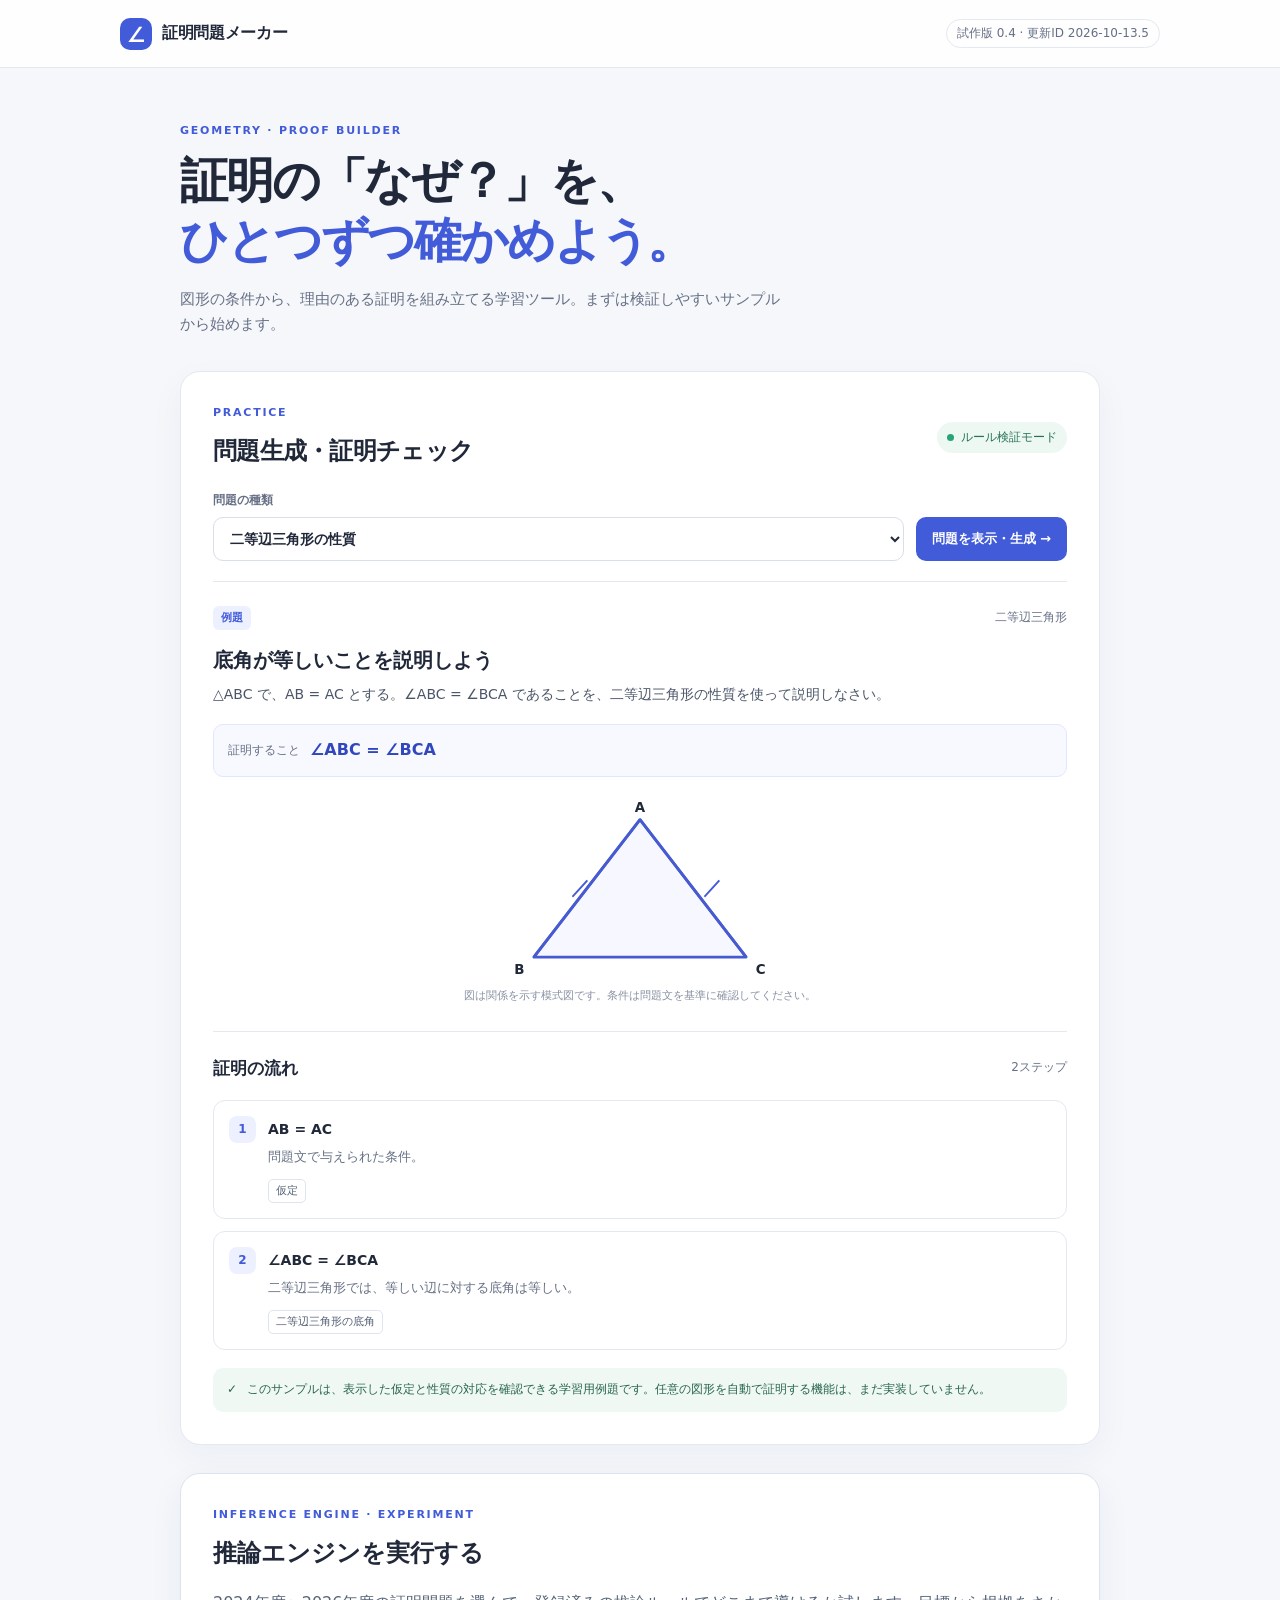
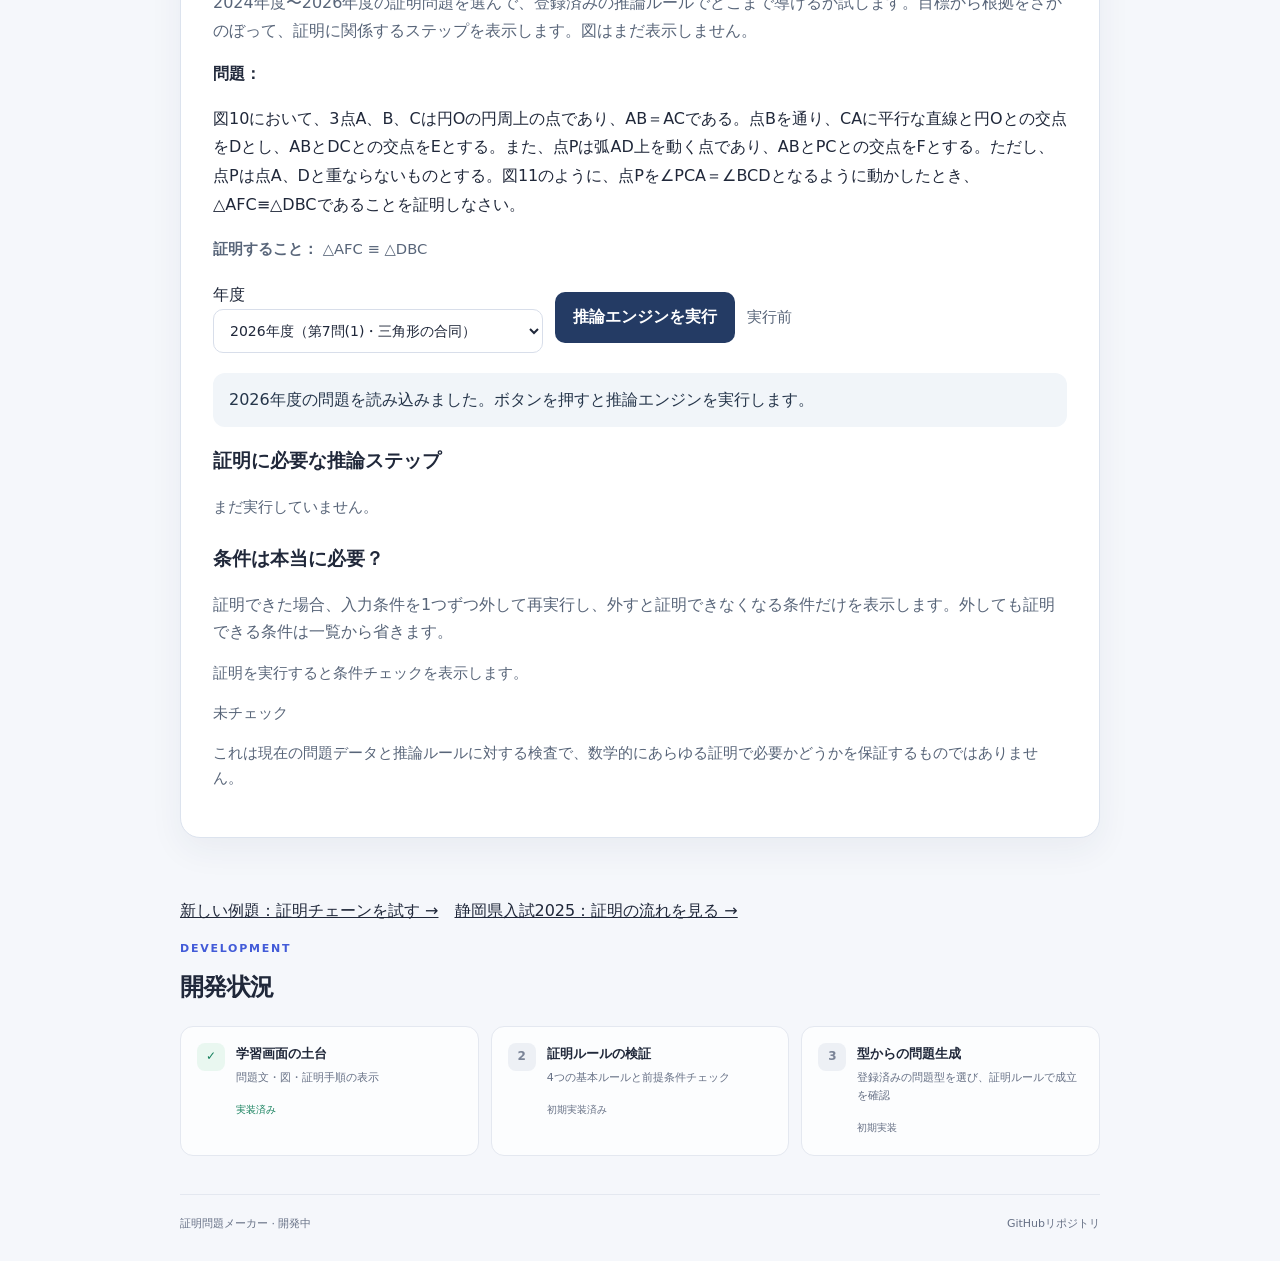
==== commit 5746f16a: "Bump engine cache version after regex fix" ====
--- a/index.html
+++ b/index.html
@@ -43,7 +43,7 @@
   <script src="./js/theorem-catalog.js?v=20261010-1" defer></script>
   <script src="./js/proof-rules.js?v=20261012-11" defer></script>
   <script src="./js/geometry-relations.js?v=20261010-1" defer></script>
-  <script src="./js/problem-data-engine.js?v=20261013-4" defer></script>
+  <script src="./js/problem-data-engine.js?v=20261013-5" defer></script>
   <script src="./js/problem-generator.js?v=20261010-7" defer></script>
   <script src="./js/app.js?v=20261010-7" defer></script>
 </head>
@@ -53,7 +53,7 @@
       <span class="brand-mark" aria-hidden="true">∠</span>
       <span>証明問題メーカー</span>
     </a>
-    <span class="prototype-label" title="更新確認用ビルド番号">試作版 0.4 · 更新ID 2026-10-13.4</span>
+    <span class="prototype-label" title="更新確認用ビルド番号">試作版 0.4 · 更新ID 2026-10-13.5</span>
   </header>
 
   <main class="page-shell">
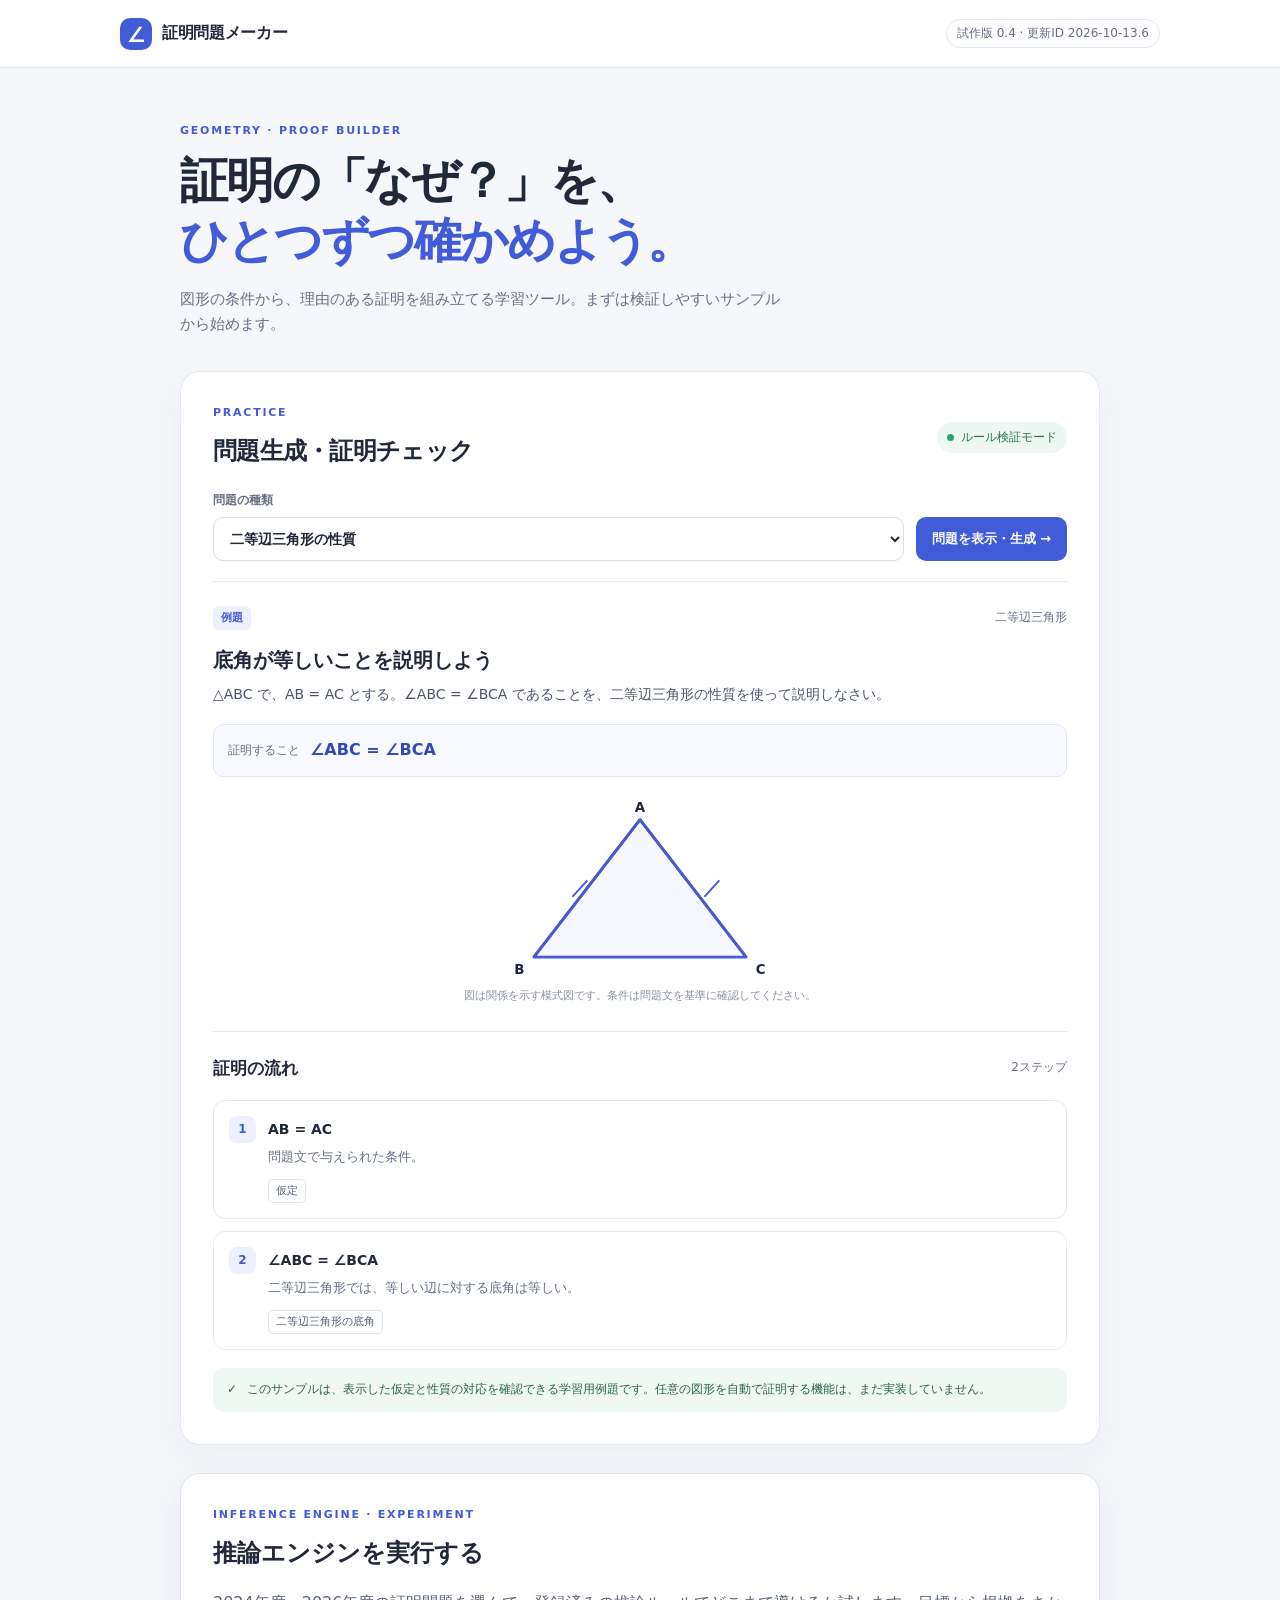
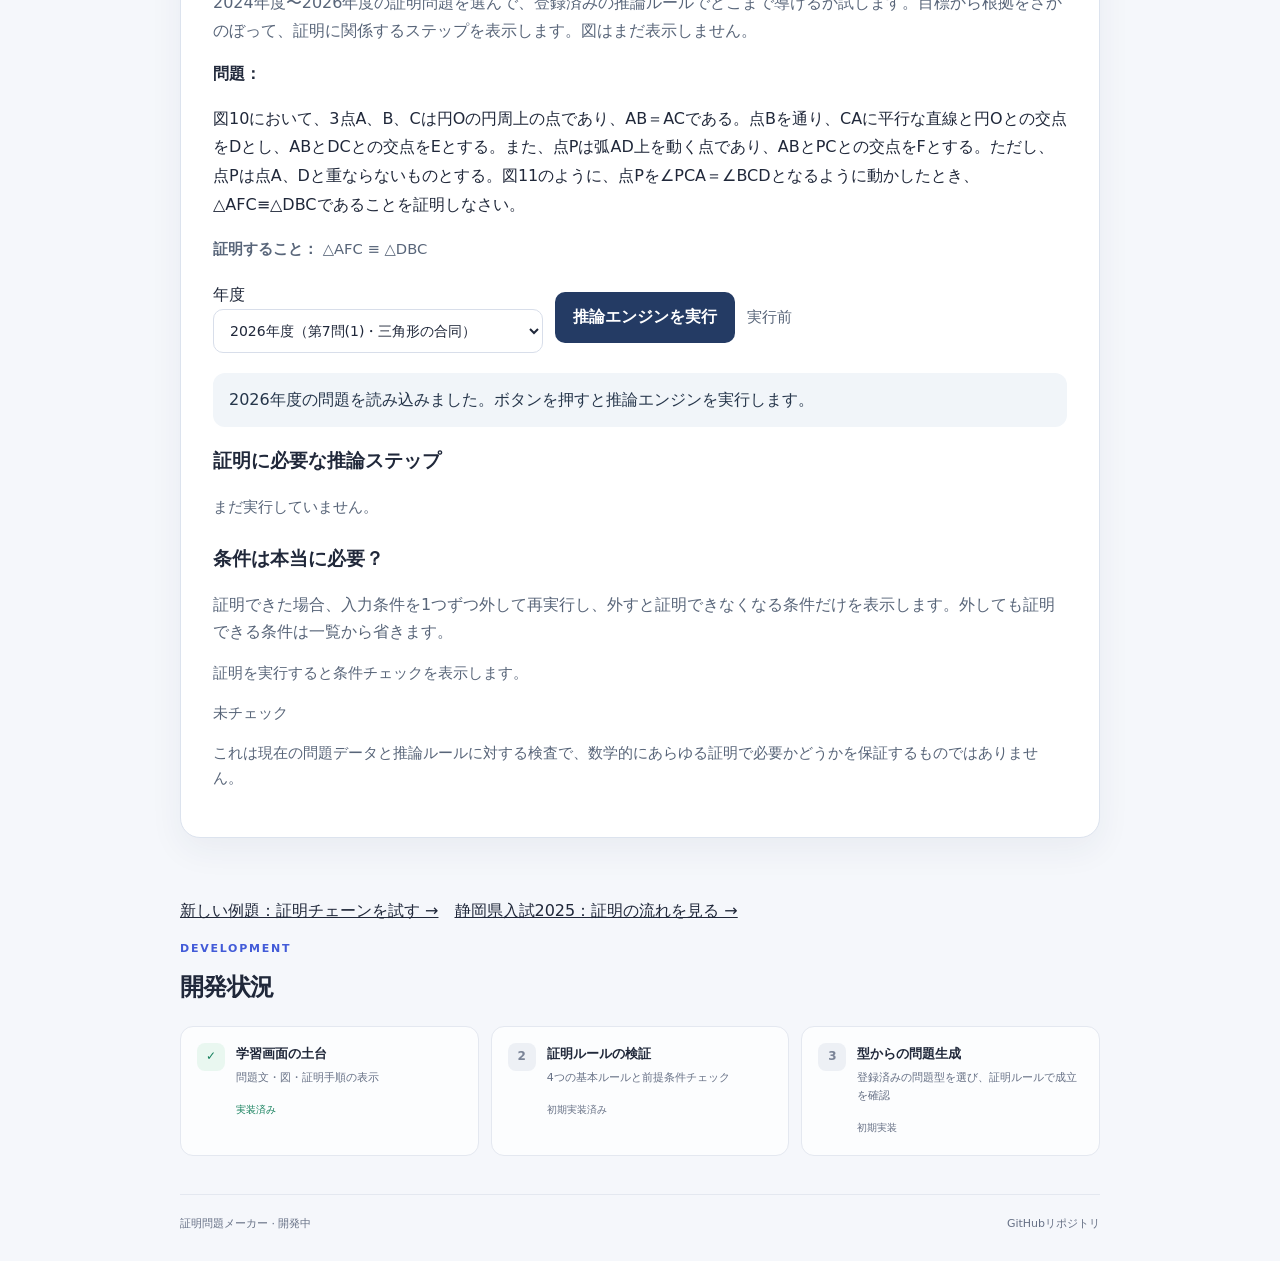
==== commit 94141761: "Bump cache versions for Shizuoka 2023 angle fix" ====
--- a/index.html
+++ b/index.html
@@ -43,7 +43,7 @@
   <script src="./js/theorem-catalog.js?v=20261010-1" defer></script>
   <script src="./js/proof-rules.js?v=20261012-11" defer></script>
   <script src="./js/geometry-relations.js?v=20261010-1" defer></script>
-  <script src="./js/problem-data-engine.js?v=20261013-5" defer></script>
+  <script src="./js/problem-data-engine.js?v=20261013-6" defer></script>
   <script src="./js/problem-generator.js?v=20261010-7" defer></script>
   <script src="./js/app.js?v=20261010-7" defer></script>
 </head>
@@ -53,7 +53,7 @@
       <span class="brand-mark" aria-hidden="true">∠</span>
       <span>証明問題メーカー</span>
     </a>
-    <span class="prototype-label" title="更新確認用ビルド番号">試作版 0.4 · 更新ID 2026-10-13.5</span>
+    <span class="prototype-label" title="更新確認用ビルド番号">試作版 0.4 · 更新ID 2026-10-13.6</span>
   </header>
 
   <main class="page-shell">
@@ -283,7 +283,7 @@
         setStatus("問題データを読み込んでいます。");
         const year = problemSelect.value;
         const path = year === "2023"
-          ? "./data/problem-examples/shizuoka-2023-proof-7-1.json?v=20261013-3"
+          ? "./data/problem-examples/shizuoka-2023-proof-7-1.json?v=20261013-4"
           : year === "2024"
             ? "./data/problem-examples/shizuoka-2024-proof-7-1.json"
             : year === "2026"
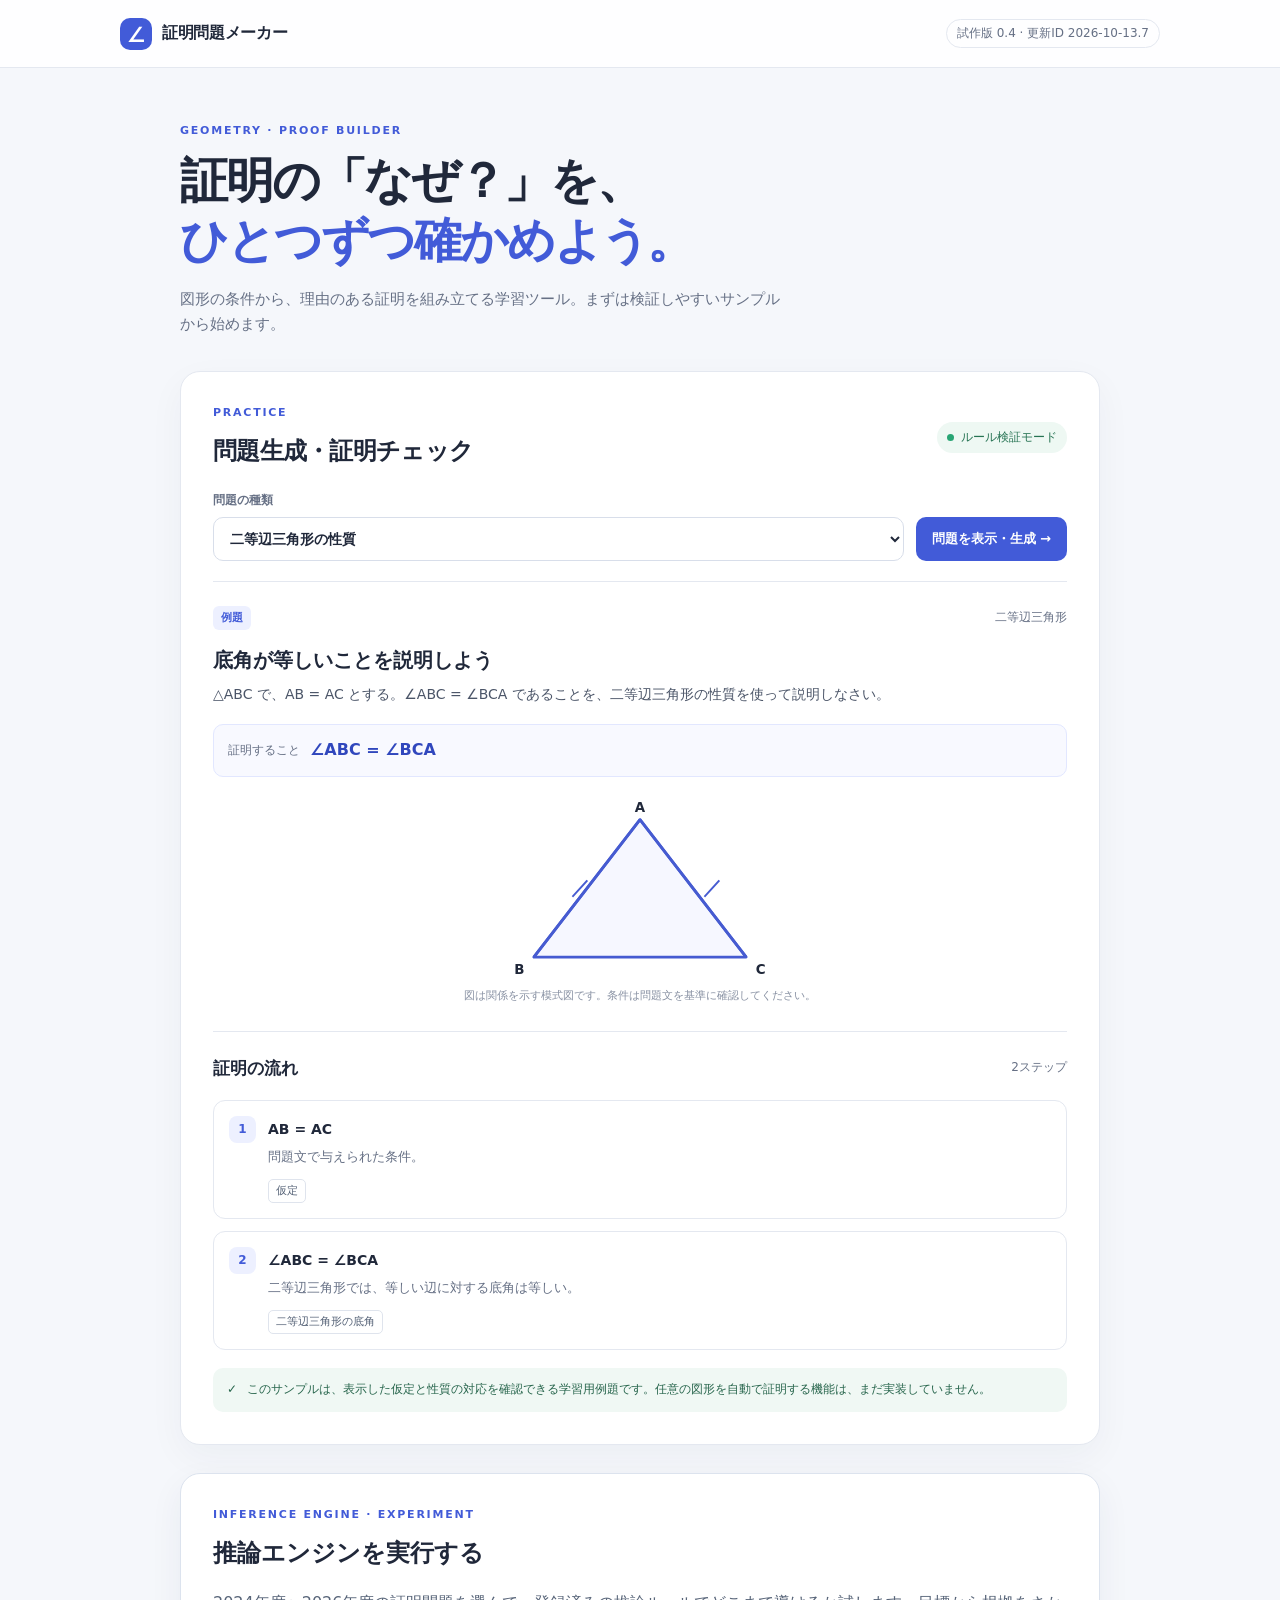
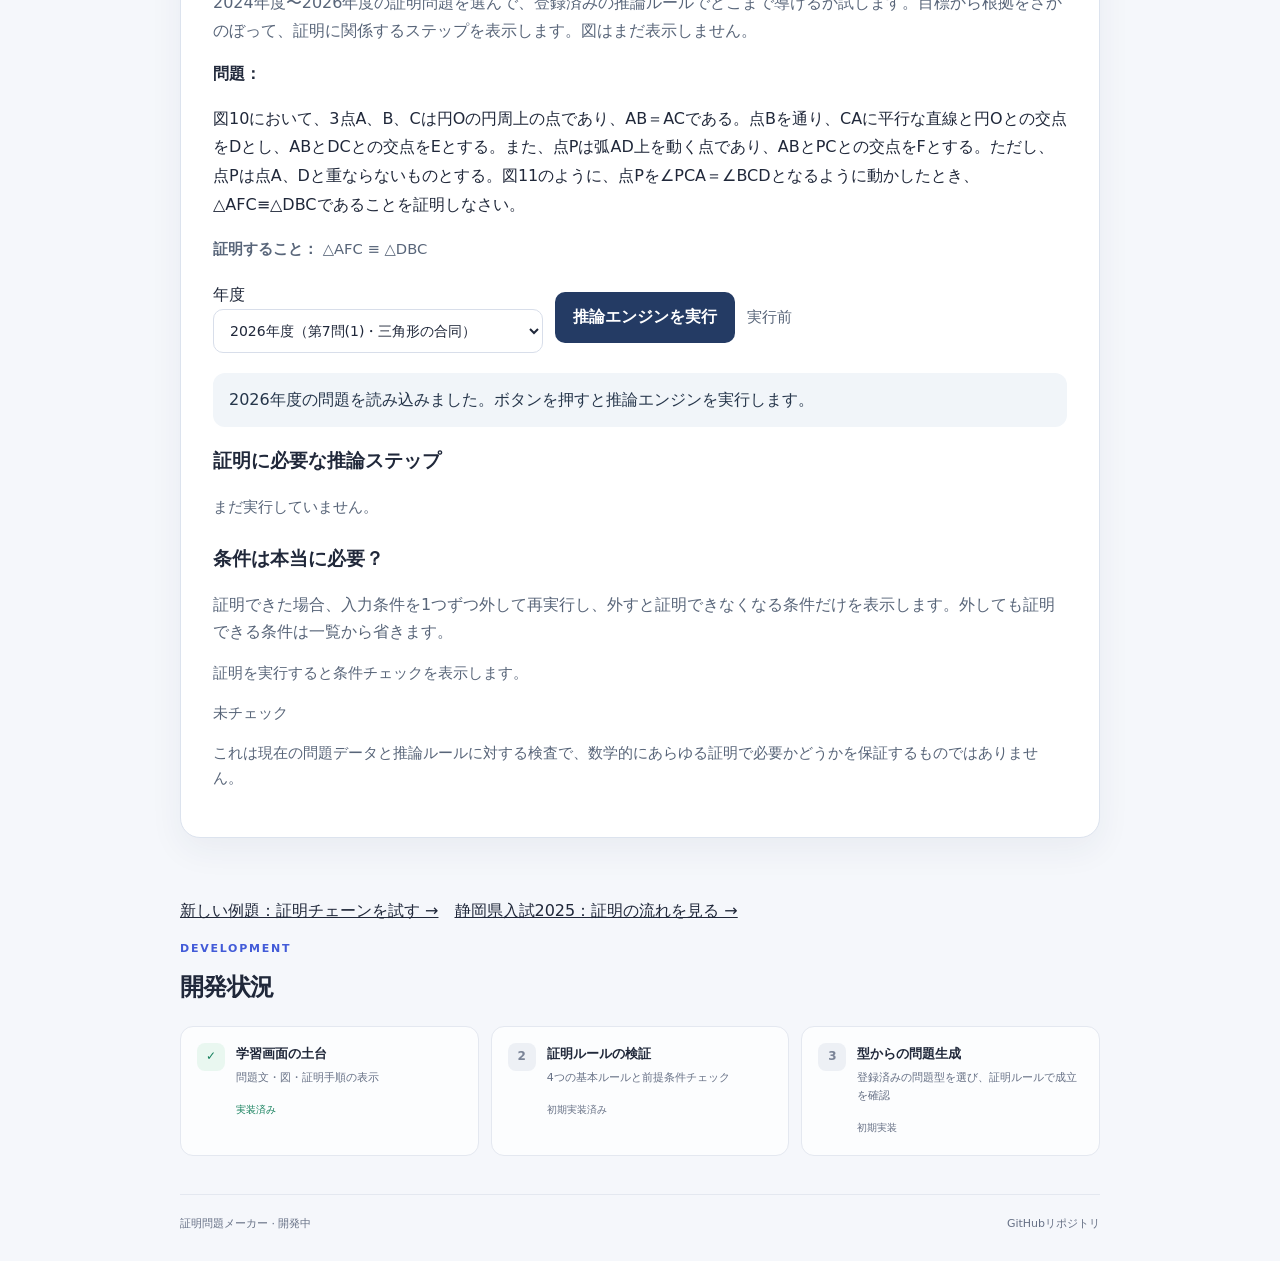
==== commit c0509602: "Bump app cache version for cancellation premise fix" ====
--- a/index.html
+++ b/index.html
@@ -43,7 +43,7 @@
   <script src="./js/theorem-catalog.js?v=20261010-1" defer></script>
   <script src="./js/proof-rules.js?v=20261012-11" defer></script>
   <script src="./js/geometry-relations.js?v=20261010-1" defer></script>
-  <script src="./js/problem-data-engine.js?v=20261013-6" defer></script>
+  <script src="./js/problem-data-engine.js?v=20261013-7" defer></script>
   <script src="./js/problem-generator.js?v=20261010-7" defer></script>
   <script src="./js/app.js?v=20261010-7" defer></script>
 </head>
@@ -53,7 +53,7 @@
       <span class="brand-mark" aria-hidden="true">∠</span>
       <span>証明問題メーカー</span>
     </a>
-    <span class="prototype-label" title="更新確認用ビルド番号">試作版 0.4 · 更新ID 2026-10-13.6</span>
+    <span class="prototype-label" title="更新確認用ビルド番号">試作版 0.4 · 更新ID 2026-10-13.7</span>
   </header>
 
   <main class="page-shell">
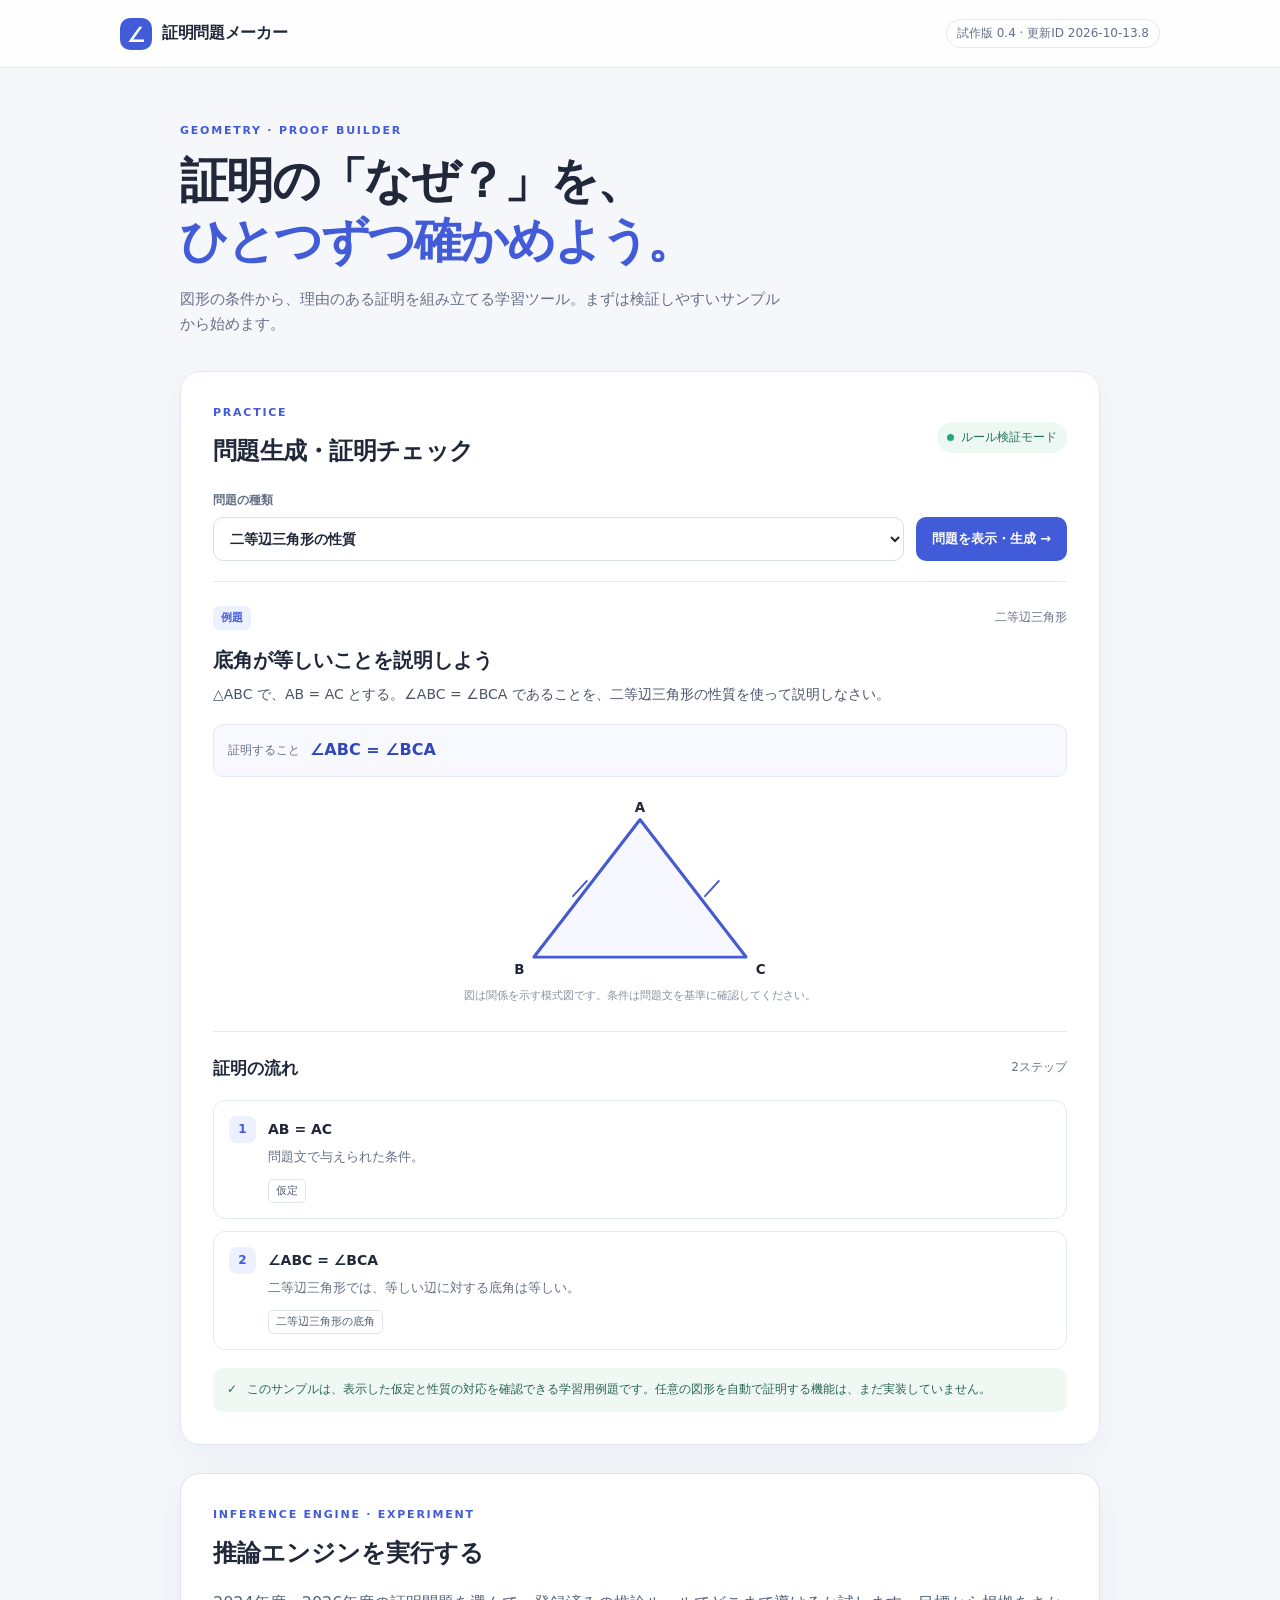
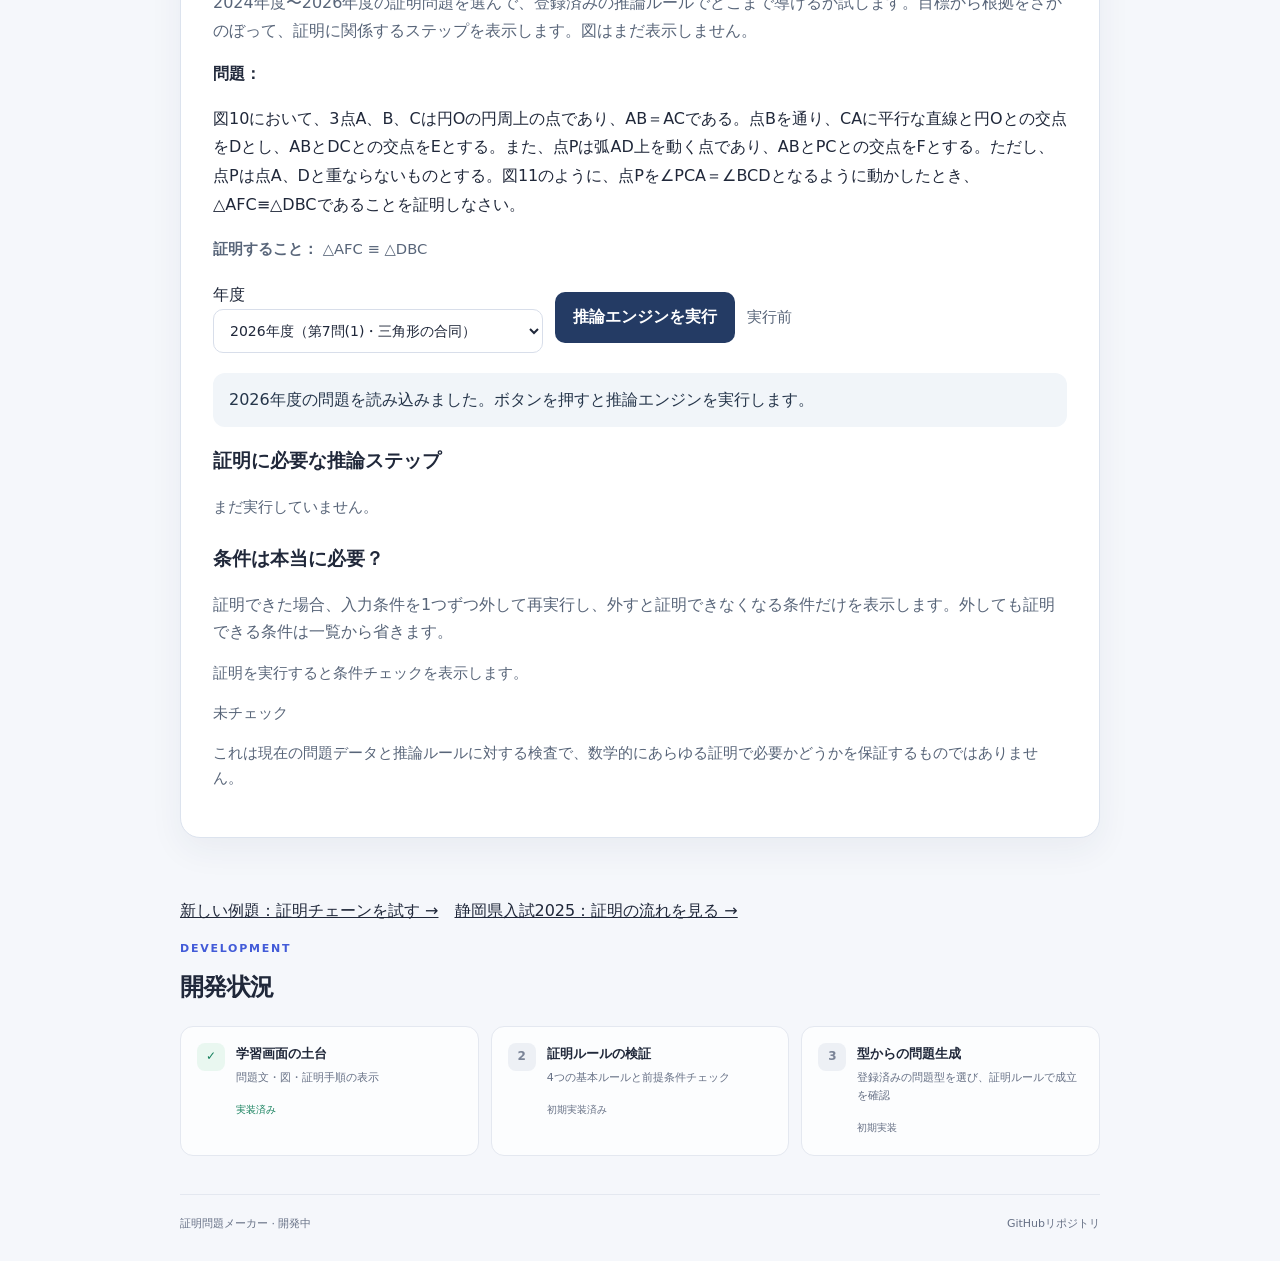
==== commit 8b8bb843: "Bump cache version for implicit segment equivalence" ====
--- a/index.html
+++ b/index.html
@@ -43,7 +43,7 @@
   <script src="./js/theorem-catalog.js?v=20261010-1" defer></script>
   <script src="./js/proof-rules.js?v=20261012-11" defer></script>
   <script src="./js/geometry-relations.js?v=20261010-1" defer></script>
-  <script src="./js/problem-data-engine.js?v=20261013-7" defer></script>
+  <script src="./js/problem-data-engine.js?v=20261013-8" defer></script>
   <script src="./js/problem-generator.js?v=20261010-7" defer></script>
   <script src="./js/app.js?v=20261010-7" defer></script>
 </head>
@@ -53,7 +53,7 @@
       <span class="brand-mark" aria-hidden="true">∠</span>
       <span>証明問題メーカー</span>
     </a>
-    <span class="prototype-label" title="更新確認用ビルド番号">試作版 0.4 · 更新ID 2026-10-13.7</span>
+    <span class="prototype-label" title="更新確認用ビルド番号">試作版 0.4 · 更新ID 2026-10-13.8</span>
   </header>
 
   <main class="page-shell">
